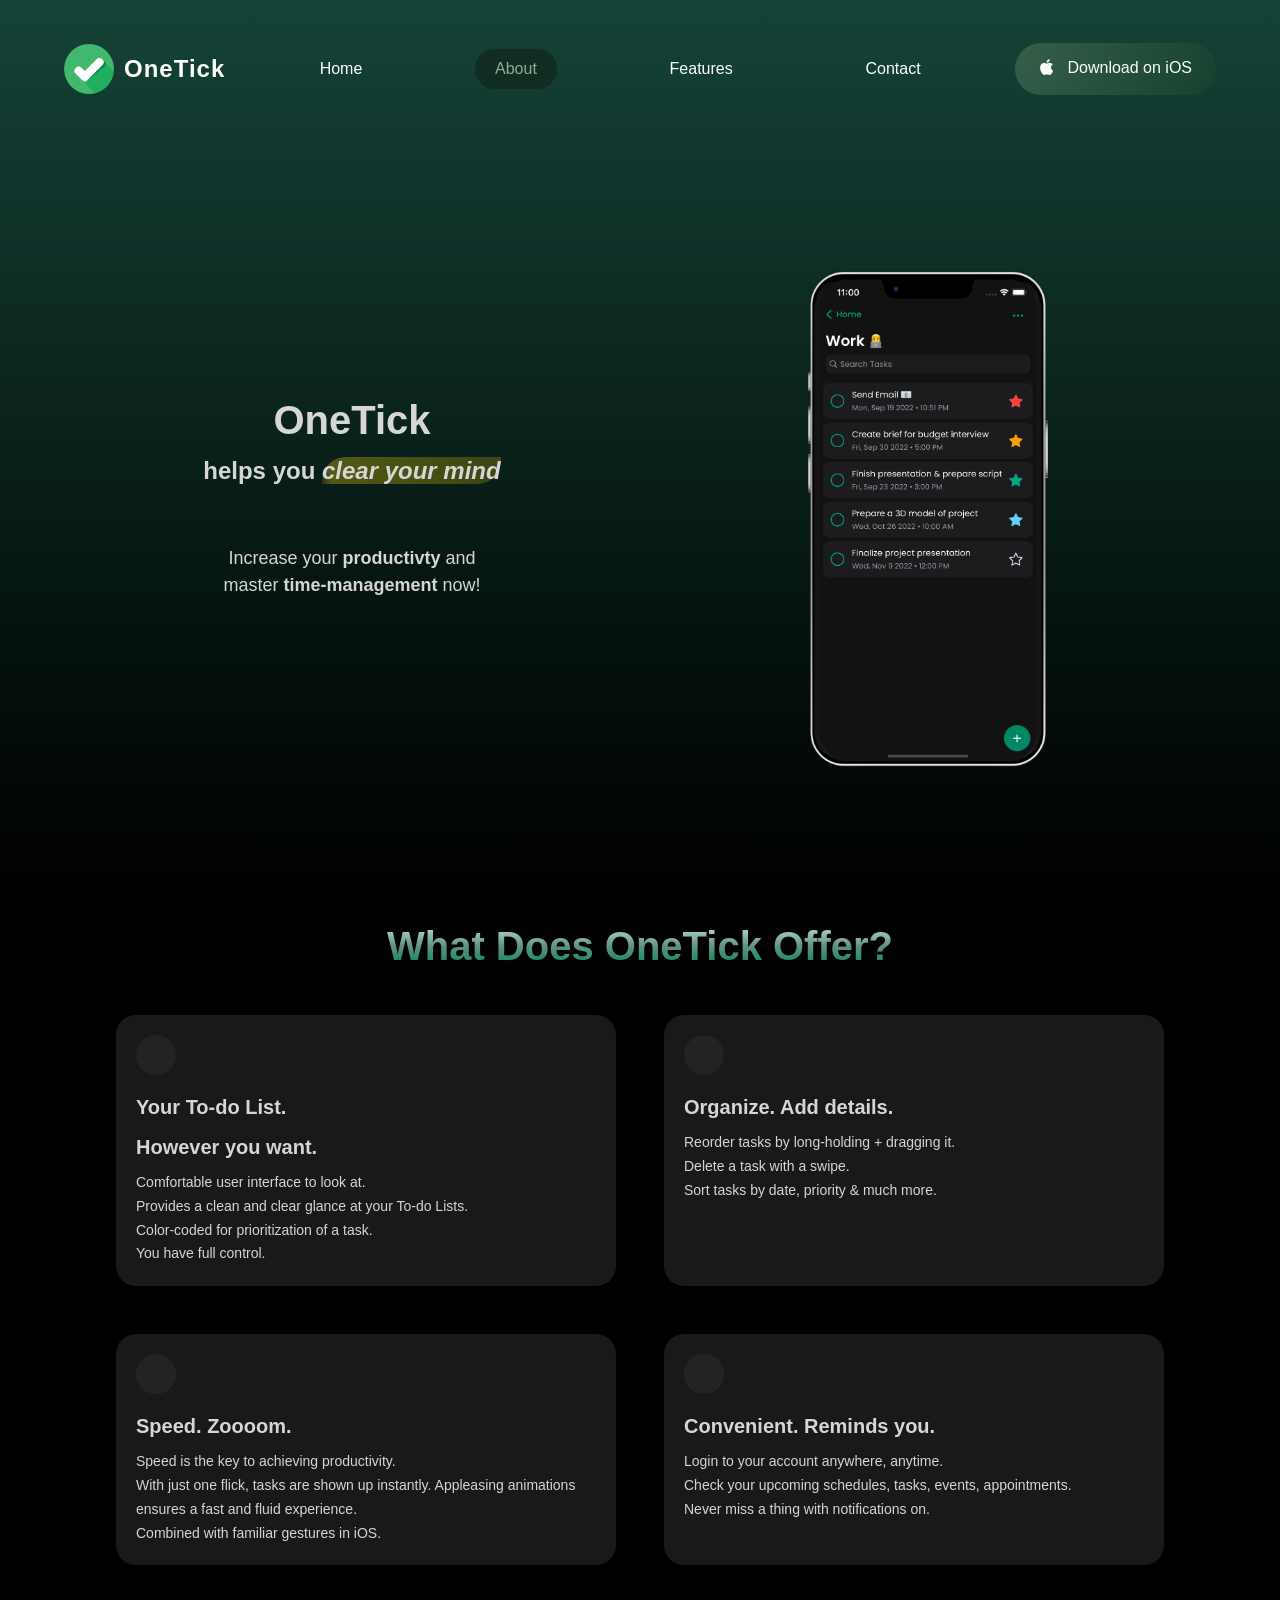
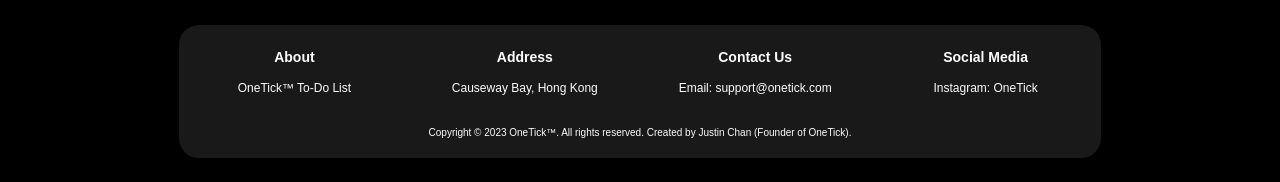
==== about.html @ d0ab64a8 "Add files via upload" ====
<!DOCTYPE html>
<html>
  <head>
    <meta charset="utf-8">
    <meta name="viewport" content="width=device-width, initial-scale-1, maximum-scale=5">
    <link href = "style.css" rel="stylesheet" type="text/css"/>
    <link rel="icon" href="img/tickicon180.png" />
    <link rel="stylesheet" href="https://cdnjs.cloudflare.com/ajax/libs/font-awesome/4.7.0/css/font-awesome.min.css">
    <link rel='stylesheet' href='https://cdn-uicons.flaticon.com/2.4.0/uicons-brands/css/uicons-brands.css'>
    <link rel='stylesheet' href='https://cdn-uicons.flaticon.com/2.4.0/uicons-solid-rounded/css/uicons-solid-rounded.css'>
    <link href="img/css/uicons-brands.css" rel="stylesheet">
    <title>OneTick | The All-In-One To-Do List</title>
  </head>

  <body>
    <!-- Side Menu -->
    <div class="mobile-navigation" id="mobile-navigation">
      <div class="mobile-navigation--header">
        <div class="close-button" onclick="toggleMobileNavigation()">
          <button>
            <i class="fi fi-sr-cross-small"></i>
          </button>
        </div>
      </div>
      <!-- Side Menu List-->
      <a href="index.html" class="mobile-navigation--item">Home</a>
      <a onclick="toggleMobileNavigation()" class="mobile-navigation--item mobile-navigation--item__active">About</a>
      <a href="features.html" class="mobile-navigation--item">Features</a> 
      <a href="" class="mobile-navigation--item">Contact</a>
    </div>

      <!-- Top Tab Navigation-->
    <div id="container">
      <header>
        <div class="left-box">
          <div class="menu-button" onclick="toggleMobileNavigation()">
            <button>
              <i class="fi fi-sr-bars-staggered"></i>
            </button>
          </div>
          <img src="img/tickicon180.png" alt="" class="logo" onclick="reloadPage()"/>
          <a>
            <h3 class="sitename--h3" onclick="reloadPage()">OneTick
            </h3>
          </a>
        </div>

        <nav class="navigation">
          <a href="index.html" class="navigation--item">Home</a>
          <a class="navigation--item navigation--item__active">About</a>
          <a href="features.html" class="navigation--item">Features</a> 
          <a href="" class="navigation--item">Contact</a>
        </nav>
        <div class="right-box">
          <button class="download-button">
            <i class="fi fi-brands-apple"></i> Download on iOS
          </button>
        </div>
      </header>

      <main>
        <div class="main--content">
          <div class="center--content">
            <h1 class="headline">OneTick</h1>
            <p class="description---about">
              helps you <span class="italic">clear your mind</span><p>
            <p class="description">Increase your <span class="bold">productivty</span> and <br>master <span class="bold">time-management</span> now!
            </p>
            <br>
          </div>
        </div>

        <div class="main--img">
          <img src="img/ListUI mockup.png" alt="" class="mainimg--custom">
        </div>
      </main>
      <h1 class="headline" style="text-align: center;"><span class="color-effect">What Does OneTick Offer?</span></h1>
      <br>
      <br>
      <div class="grid">
        <div class="card">
          <div class="icon">
            <i class="fi fi-rr-following"></i>
          </div>
          <h4>Your To-do List.<br>However you want.</h4>
          <p>
            Comfortable user interface to look at. <br>Provides a clean and clear glance at your To-do Lists. <br>Color-coded for prioritization of a task. <br>You have <em>full</em> control.
          </p>
        </div>
        <div class="card">
          <div class="icon">
            <i class="fi fi-rr-rectangle-list"></i>
          </div>
          <h4>Organize. Add details.</h4>
          <p>
            Reorder tasks by long-holding + dragging it.<br>Delete a task with a swipe.<br>Sort tasks by date, priority & much more.
          </p>
        </div>
        <div class="card">
          <div class="icon">
            <i class="fi fi-rr-bolt"></i>
          </div>
          <h4>Speed. Zoooom.</h4>
          <p>
            Speed is the key to achieving productivity. <br>With just one flick, tasks are shown up instantly. Appleasing animations ensures a fast and fluid experience. <br>Combined with familiar gestures in iOS.
          </p>
        </div>
        <div class="card">
          <div class="icon">
            <i class="fi fi-rr-bell"></i>
          </div>
          <h4>Convenient. Reminds you.</h4>
          <p>
            Login to your account anywhere, anytime. <br>Check your upcoming schedules, tasks, events, appointments.<br><em>Never miss a thing</em> with notifications on. 
          </p>
        </div>
      </div>
        
      <!-- About, Address and Contact Us (footer) a-->
      <footer>
        <div class="socials-credits">
          <div class="socials">
            <div>
              <p class="socials--item">About</p>
              <p class="socials--subitem">OneTick™ To-Do List</p>
            </div>
            <div>
              <p class="socials--item">Address</p>
              <p class="socials--subitem">Causeway Bay, Hong Kong</p>
            </div>
            <div>
              <p class="socials--item">Contact Us</p>
              <p class="socials--subitem">Email: support@onetick.com</p>
            </div>
            <div>
              <p class="socials--item">Social Media</p>
              <p class="socials--subitem">Instagram: OneTick</p>
            </div>
          </div>
          <div class="credits">
            <p>Copyright © 2023 OneTick™. All rights reserved. Created by Justin Chan (Founder of OneTick).</p>
          </div>
        </div>
      </footer>
    </div>

    <!-- mobile navigation side tab a-->
    <script>
      function toggleMobileNavigation() {
        var element = document.getElementById("mobile-navigation");

        if (element.classList.contains("mobile-navigation__open")) {
          element.classList.remove("mobile-navigation__open");
        } else {
          element.classList.add("mobile-navigation__open");
        }
      }
    </script>

    <script>
      function goBackHome() {
        location.replace("index.html");
      }
    </script>
  
  </body>
</html>
---- style.css ----
* {
  box-sizing: border-box;
  font: inherit;
  color: inherit;
  scroll-padding-top: 3em;
}

/* Color Palatte */
style attribute {
    --primary: #fcfefb;
    --secondary: #080807;
    --primbuttn: #355f49;
    --secbuttn: #000000;
    --accent: #164130;
}

html {
  scroll-behavior: smooth;
}

html, body {
  height: 100%;
  width: 100%;
}

::selection {
  background: rgba(97,189,141,0.3);
}

body {
  font-family: "Inter", sans-serif;
  margin: 0;
  background: linear-gradient(180deg, #154337 0%, #061612 65%, #000000 100%);
  background-color: #000000;
  background-repeat: no-repeat;
  padding: env(safe-area-inset-top), env(safe-area-inset-right), env(safe-area-inset-bottom), env(safe-area-inset-left);
  color: #fcfefb;
}

/* Logo - Onetick */
.logo {
  width: 50px;
  height: 50px;
  transform: rotate(0);
}

.logo:hover {
  transform: rotate(360deg);
  transition: all ease-in-out 0.4s;
  cursor: pointer;
}

/* Sitename */
.sitename--h3:hover {
  cursor: pointer;
  color: #1faf5f;
}

.sitename--h3 {
  color: #fcfefb;
  font-size: 24px;
  font-weight: 700;
  letter-spacing: +1px;
  margin-left: 10px;
  padding: 0;
  flex-grow: 1;
  -moz-transition: all 0.2s ease-in;
  -o-transition: all 0.2s ease-in;
  -webkit-transition: all 0.2s ease-in;
  transition: all 0.2s ease-in;
}

p {
  max-width: 600;
}

/* Container that contains everything */
#container {
  max-width: 1200px;
  padding: 24px;
  margin: 0 auto;
}

/* Navigation header */
.left-box {
  display: flex;
  justify-content: left;
  align-items: center;
}

header {
  display: flex;
  justify-content: space-between;
  align-items: center;
  height: 10vh;
}

/* Navigation */
.navigation {
  flex-grow: 1.5;
  margin-left: 40px;
  display: flex;
  flex-direction: row;
  justify-content: space-around;
  max-width: 800px;
}

.navigation--item {
  text-decoration: none;
  color: #fcfefb;
  padding: 0.7em 1.25em;
  border-radius: 999px;
  margin-left: 24px;
  transition: transform ease 0.2s;
}

.navigation--item:hover {
  background-color: #3e4742;
}

.navigation--item:first-child {
  margin-left: 0;
}

.navigation--item__active {
  background-color: #112d21;
  color: #87b09b;
}

.navigation--button {
  color: #fcfefb;
  border: none;
  background: linear-gradient(120deg, #355f49, #164130);
  padding: 1em 1.5em;
  margin-left: 20px;
  border-radius: 999px;
  transition: transform ease 0.2s, box-shadow ease 0.2s;
  display: block;
}

.navigation--button:hover {
  transform: translate(0, -3px);
  box-shadow: 0 20px 80px -10px #355f49;
}

.navigation--button:active {
  transform: translate(0em, 0.2em);
  filter: brightness(60%);
}

.navigation--button:active:before {
  transform: translate3d(0, 0, -0.2em);
}

a {
  cursor: pointer;
  transition: transform ease 0.2s;
}

a:active {
  transform: translate(0em, 0.2em);
  filter: brightness(60%);
}

a:active:before {
  transform: translate3d(0, 0, -0.2em);
}

/* Main content */
main {
  display: flex;
  margin-top: 5vh;
  margin-bottom: 5vh;
  height: 80vh;
}

.learn-more {
  margin-bottom: 60px;
}

button {
  transition: transform ease 0.2s;
  font-size: 16px;
}

button:active {
  transform: translate(0em, 0.2em);
  filter: brightness(60%);
}

button:active:before {
  transform: translate3d(0, 0, -0.2em);
}

.onetick-title {
  font-size: 100px;
  font-weight: bolder;
  margin: 0;
  padding: 0;
  text-align: center;
  margin-bottom: 40px;
}

.headline {
  color: #d6d6d6;
  font-size: 40px;
  font-weight: bold;
  margin: 0;
  padding: 0;
  text-align: center;
  margin-bottom: 10px;
}

.color-effect {
    background: linear-gradient(180deg, #BDE3D5, #619381, #008763);
    -webkit-background-clip: text;
    -webkit-text-fill-color: transparent;
}

.color-effect-2 {
    background: linear-gradient(120deg, #9cc599, #3a6238);
    -webkit-background-clip: text;
    -webkit-text-fill-color: transparent;
}

.description {
  color: #d6d6d6;
  margin: 0;
  padding: 0;
  line-height: 150%;
  margin-top: 24px;
  margin-bottom: 24px;
  text-align: center;
  font-size: 18px;
}

.description---about {
  color: #d6d6d6;
  margin: 0;
  padding: 0;
  line-height: 150%;
  text-align: center;
  font-weight: 600;
  font-size: 24px;
}

.italic {
  font-style: italic;
  border-radius: 1em 0 1em 0;
  background-image: linear-gradient(
    -100deg,
    rgba(255, 224, 0, 0.2),
    rgba(255, 224, 0, 0.3) 95%,
    rgba(255, 224, 0, 0.1)
  );
}

.bold {
  font-weight: bold;
}



@-webkit-keyframes shine {
  from {
    -webkit-mask-position: 150%;
  }
  
  to {
    -webkit-mask-position: -50%;
  }
}

i {
  vertical-align: middle;
}

.learnmore-button {
  padding: 1em 1.5em;
  border: none;
  border-radius: 999px;
  background: linear-gradient(120deg, #355f49, #164130);
  transition: transform ease 0.2s, box-shadow ease 0.2s;
  display: block;
  margin: auto;
  justify-content: center;
  align-items: center;
}

.learnmore-button:hover {
  transform: translate(0, -3px);
  box-shadow: 0 20px 80px -10px #355f49;
}

.learnmore-button:active {
  transform: translate(0em, 0.2em);
  filter: brightness(60%);
}

.learnmore-button:active:before {
  transform: translate(0em, -0.2em);
}

.learnmore-button i {
  margin-left: 0.5em;
}

.download-button {
  padding: 1em 1.5em;
  border: none;
  border-radius: 999px;
  background: linear-gradient(120deg, #355f49, #164130);
  transition: transform ease 0.2s, box-shadow ease 0.2s;
  margin: auto;
  margin-left: 40px;
}

.download-button:hover {
  transform: translate(0, -3px);
  box-shadow: 0 20px 80px -10px #355f49;
}

.download-button:active {
  transform: translate(0em, 0.2em);
  filter: brightness(60%);
}

.download-button:active:before {
  transform: translate(0em, -0.2em);
}

.download-button i {
  margin-right: 0.5em;
}

.main--content {
  flex: 1;
  display: flex;
  flex-direction: column;
}

@keyframes fade-in {
  from {
    opacity: 0;
    transform: translateY(1em);
  }
  
  to {
    opacity: 1;
    transform: translateY(0);
  }
}

.title--content {
  align-items: center;
  margin-bottom: 10px;
  animation: fade-in ease-in-out;
  animation-duration: 1.5s;
}

.center--content {
  display: flex;
  flex-direction: column;
  margin: auto;
  animation: fade-in ease-in-out;
  animation-duration: 1.5s;
}

.arrow-down {
  margin-top: 20px;
  margin-bottom: 20px;
  height: 100px;
}

.arrowdown-button {
  margin: auto;
  align-items: center;
  display: flex;
  width: 120px;
  height: 100px;
  justify-content: center;
  background: none;
  padding: 0;
  border: none;
}

a:link { 
  text-decoration: none; 
} 
a:visited { 
  text-decoration: none; 
} 
a:hover { 
  text-decoration: none; 
} 
a:active { 
  text-decoration: none; 
}


.main--img {
  flex: 1;
  display: flex;
  margin: auto;
  justify-content: center;
  animation: fade-in ease-in-out;
  animation-duration: 1.5s;
}

.main--img img {
  max-width: 100%;
  max-height: 500px;
  object-fit: cover;
  transition: all .3s ease;
}

.main--img img:hover {
  transform: scale(1.2);
}

.categories {
  flex: 1;
  display: flex;
  flex-direction: row;
  margin: auto;
  align-items: center;
  justify-content: center;
  gap: 45px;
  margin-bottom: 60px;
  max-width: 800px;
  animation: fade-in ease-in-out;
  animation-timeline: view();
  animation-range: entry 0% cover 30%;
}

.categories1-imgbox {
  width: fit-content;
  background: #1C1C1E;
  transition: all .3s ease;
  border-radius: 20px;
}

.categories2-imgbox {
  width: fit-content;
  background: #121212;
  transition: all .3s ease;
  border-radius: 20px;
  padding-top: 10px;
  padding-bottom: 10px;
}

.categories img {
  max-width: 100%;
  object-fit: contain;
}

.categories-img1 {
  max-height: 25vh;
  border-radius: 20px;
}

.categories-img2 {
  max-height: 40vh;
  border-radius: 20px;
}

.categories1-imgbox:hover {
  transform: scale(1.06);
}

.categories2-imgbox:hover {
  transform: scale(1.06);
}

.text1 {
  display: none;
}

.text2 {
  display: flex;
}

.categories-text {
  flex: 1;
  display: flex;
  flex-direction: column;
  margin: auto;
  justify-content: left;
}

.categories .headline {
  text-align: left;
}

.categories .subtitle {
  line-height: 1.7;
}

/* Card Layout */
.grid-home {
  display: grid;
  grid-row-gap: 3em;
  grid-gap: 3em;
  position: relative;
  justify-content: center;
  margin-bottom: 60px;
}

.grid {
  display: grid;
  grid-template-columns: repeat(2, 500px);
  grid-row-gap: 3em;
  grid-gap: 3em;
  position: relative;
  justify-content: center;
  margin-bottom: 60px;
}

@keyframes appear {
  from {
    opacity: 0;
    scale: 0.5;
  } 
  to {
    opacity: 1;
    scale: 1;
  }
}

.card {
  background-color: rgba(25, 25, 25, 1);
  padding: 20px 20px 20px 20px;
  border-radius: 20px;
  position: relative;
  cursor: pointer;
  transition: box-shadow .25s;
  max-width: 500px;
  animation: appear linear;
  animation-timeline: view();
  animation-range: entry 0% cover 30%;
}

.card::before {
  content: '';
  position: absolute;
  inset: 0;
  border-radius: 20px;
}

.card:hover {
  box-shadow: 0 20px 80px 0px rgb(53,95,73,40%) ;
}

.icon {
  text-align: center;
  position: relative;
  padding-top: 12px;
}

.icon {
  position: absolute;
  border-radius: 50%;
  background-color: rgba(35,35,35,1);
}

.grid-home .icon {
  position: relative;
  display: block;
  width: 60px;
  height: 60px;
  color: #d6d6d6;
}

.grid .icon {
  position: relative;
  display: block;
  width: 40px;
  height: 40px;
  color: #d6d6d6;
}

.user-icon {
  width: 50px;
  height: 50px;
}

.grid-home .card-heading {
  display: flex;
  gap: 20px;
  align-items: center;
  margin-bottom: 20px;
}

.grid-home .card-textheader {
  display: flex;
  flex-direction: column;
  vertical-align: center;
}  

.grid-home h4 {
  position: relative;
  margin: 5px 0 10px 0;
  font-family: inherit;
  font-weight: 700;
  font-size: 16px;
  line-height: 1;
  color: #d6d6d6;
}

.grid h4 {
  position: relative;
  margin: 12px 0 4px 0;
  font-family: inherit;
  font-weight: 700;
  font-size: 20px;
  line-height: 2;
  color: #d6d6d6;
}

.grid-home h5 {
  margin: 0 0 5px 0;
  position: relative;
  font-size: 13px;
  line-height: 1.2;
  color: #969696;
}

.grid-home p {
  position: relative;
  margin: 0;
  font-size: 14px;
  line-height: 1.7;
  color: #d6d6d6;
}

.grid p {
  position: relative;
  margin: 0;
  font-size: 14px;
  line-height: 1.7;
  color: #d6d6d6;
}

.subtitle-home h3 {
  position: relative;
  margin: 0;
  font-size: 28px;
  line-height: 1.4;
  font-weight: bold;
  color: #d6d6d6;
  animation: fade-in ease-in-out;
  animation-duration: 1.5s;
  animation-timeline: view();
  animation-range: entry 0% cover 20%;
}

.subtitle-home-2 h3 {
  display: block;
  position: relative;
  margin: 0;
  font-size: 28px;
  line-height: 1.4;
  font-weight: bold;
  color: #d6d6d6;
  animation: fade-in ease-in-out;
  animation-duration: 1.5s;
  animation-timeline: view();
  animation-range: entry 0% cover 20%;
  text-align: center;
}
.subtitle-home-1 h3 {
  display: none; 
}

.grid-item {
  display: flex;
  flex-direction: row;
  align-items: center;
  justify-content: center;
  margin: auto;
  max-width: 900px;
  gap: 80px;
}

/* Footer */
.socials-credits {
  background-color: rgba(25, 25, 25, 1);
  border-radius: 20px;
  padding-top: 10px;
  padding-bottom: 10px;
  margin-left: 10%;
  margin-right: 10%;
  animation: fade-in ease-in-out;
  animation-duration: 1.5s;
  animation-timeline: view();
  animation-range: entry 0% cover 20%;
}

.socials {
  display: grid;
  grid-template-columns: repeat(4, 25%);
  grid-gap: 0;
  position: relative;
  justify-content: center;
}

.socials--item {
  font-weight: 700;
  font-size: 14px;
}

.socials--subitem {
  margin: 0;
  line-height: 150%;
  font-weight: 400;
  font-size: 12px;
}

.socials p {
  text-align: center;
}

.credits p {
  text-align: center;
  font-size: 10px;
  margin-top: 30px;
  margin-left: 20px;
  margin-right: 20px;
}

/* Mobile navigation */
.menu-button {
  display: none;
}

.menu-button button {
  border: none;
  background-color: transparent;
  font-size: 22px;
}

.close-button button {
  border: none;
  background-color: transparent;
  font-size: 22px;
  margin-top: 20px;
  margin-bottom: 40px;
}

.mobile-navigation--item {
  text-decoration: none;
  font-size: 24px;
  color: #fcfefb;
  display: block;
  margin-bottom: 24px;
  padding-left: 0px;
  border-left: 3px solid transparent;
  transition: all 0.4s ease;
}

.mobile-navigation--item:hover {
  padding-left: 10px;
  border-left: 3px solid #164130;
}

.mobile-navigation--item__active {
  color: #87b09b;
}

.mobile-navigation {
  position: fixed;
  width: 60%;
  height: 100vh;
  background: rgba(30,30,30,1);
  padding: 24px;
  display: none;
  transform: translateX(-100%);
  transition: transform 200ms ease-in-out;
}

.mobile-navigation__open {
  transform: translateX(0)
}

.mobile-navigation--header {
  display: flex;
  align-items: center;
  justify-content: space-between;
}

@media only screen and (max-width: 1100px) {
  .grid {
    grid-template-columns: repeat(2, 400px);
  }
}

@media only screen and (max-width: 900px) {
  .grid {
    grid-template-columns: repeat(2, 320px);
  }
  
  .socials {
    grid-template-columns: repeat(2, 50%);
  }
}


@media only screen and (max-width: 917px) {
  main {
    display: block;
    height: auto;
    margin-bottom: 10vh;
  }

  header .logo {
    display: none;
  }

  header {
    display: flex;
    justify-content: space-evenly;
    align-items: center;
  }

  .navigation {
    display: none;
  }

  .navigation--button {
    display: none;
  }

  .mobile-navigation {
    display: block;
    z-index: 1;
  }

  .menu-button {
    display: block;
  }

  .main--img {
    display: flex;
    margin: auto;
    justify-content: center;
  }
  
  .main--img img {
    max-width: 70%;
    max-height: 900px;
    height: auto;
  }

  .main--img img:hover {
    transform: none;
  }

  .main--content {
    display: block;
    justify-content: center;
    margin-bottom: 40px;
    margin-left: 0;
  }
  
  .planning-button {
    display: block;
    margin: auto;
  }

  .download-button {
    display: block;
    float: right;
  }

  .arrow-down {
    display: none;
  }

  .categories {
    flex: 1;
    display: flex;
    flex-direction: column;
    margin: auto;
    justify-content: center;
    animation: fade-in ease-in-out;
    animation-duration: 1.5s;
    gap: 25px;
    margin-bottom: 60px;
  }

  .categories-text .headline {
    text-align: center;
  }

  .categories-text .subtitle {
    text-align: center;
  }

  .text1 {
    display: flex;
  }

  .text2 {
    display: none;
  }
  
  .grid-item {
    display: flex;
    flex-direction: column;
    align-items: center;
    justify-content: center;
    margin: auto;
    max-width: 600px;
    gap: 25px;
    margin-top: 30px;
  }
  
  .subtitle-home h3 {
    text-align: center;
  }
  
  .subtitle-home-1 h3 {
    display: block;
    position: relative;
    margin: 0;
    font-size: 28px;
    line-height: 1.4;
    font-weight: bold;
    color: #d6d6d6;
    animation: fade-in ease-in-out;
    animation-duration: 1.5s;
    animation-timeline: view();
    animation-range: entry 0% cover 40%;
    text-align: center;
  }
  
  .subtitle-home-2 {
    display: none;
  }
}

@media only screen and (max-width: 730px) {
  .grid {
    grid-template-columns: repeat(1, 100%);
  }
  .card {
    justify-content: center;
    align-items: center;
  }
}

@media only screen and (max-width: 600px) {
  .socials {
    grid-template-columns: repeat(1, 100%);
  }
  .grid-item {
    max-width: 450px;
  }
}

@media only screen and (max-width: 560px) {
  .grid-item {
    max-width: 350px;
  }
}

@media only screen and (max-width: 430px) {
  /*Shrink whole page when screen is too small*/
  body {
    zoom: 80%;
  }
}

@media only screen and (max-width: 340px) {
  /*Shrink whole page when screen is too small*/
  body {
    zoom: 60%;
  }
}

@media only screen and (max-width: 280px) {
  /*Shrink whole page when screen is too small*/
  body {
    zoom: 40%;
  }
}

@media only screen and (max-width: 200px) {
  /*Shrink whole page when screen is too small*/
  body {
    zoom: 30%;
  }
}
@media only screen and (max-width: 160px) {
  /*Shrink whole page when screen is too small*/
  body {
    zoom: 20%;
  }
}
---- img/css/uicons-brands.css ----
@font-face {
font-family: "uicons-brands";
src: url("../webfonts/uicons-brands.eot#iefix") format("embedded-opentype"),
url("../webfonts/uicons-brands.woff2") format("woff2"),
url("../webfonts/uicons-brands.woff") format("woff");
}

    i[class^="fi-brands-"]:before, i[class*=" fi-brands-"]:before, span[class^="fi-brands-"]:before, span[class*="fi-brands-"]:before {
font-family: uicons-brands !important;
font-style: normal;
font-weight: normal !important;
font-variant: normal;
text-transform: none;
line-height: 1;
-webkit-font-smoothing: antialiased;
-moz-osx-font-smoothing: grayscale;
}

        .fi-brands-3m:before {
    content: "\f101";
    }
        .fi-brands-500px:before {
    content: "\f102";
    }
        .fi-brands-abbot-laboratories:before {
    content: "\f103";
    }
        .fi-brands-accusoft:before {
    content: "\f104";
    }
        .fi-brands-acrobat:before {
    content: "\f105";
    }
        .fi-brands-adobe:before {
    content: "\f106";
    }
        .fi-brands-aecom:before {
    content: "\f107";
    }
        .fi-brands-aero:before {
    content: "\f108";
    }
        .fi-brands-after-effects:before {
    content: "\f109";
    }
        .fi-brands-airbnb:before {
    content: "\f10a";
    }
        .fi-brands-algolia:before {
    content: "\f10b";
    }
        .fi-brands-amd:before {
    content: "\f10c";
    }
        .fi-brands-american-express:before {
    content: "\f10d";
    }
        .fi-brands-android:before {
    content: "\f10e";
    }
        .fi-brands-animate:before {
    content: "\f10f";
    }
        .fi-brands-app-store-ios:before {
    content: "\f110";
    }
        .fi-brands-apple-pay:before {
    content: "\f111";
    }
        .fi-brands-apple:before {
    content: "\f112";
    }
        .fi-brands-artstation:before {
    content: "\f113";
    }
        .fi-brands-astrazeneca:before {
    content: "\f114";
    }
        .fi-brands-asus:before {
    content: "\f115";
    }
        .fi-brands-atandt:before {
    content: "\f116";
    }
        .fi-brands-atlassian:before {
    content: "\f117";
    }
        .fi-brands-atom:before {
    content: "\f118";
    }
        .fi-brands-audition:before {
    content: "\f119";
    }
        .fi-brands-behance:before {
    content: "\f11a";
    }
        .fi-brands-bitcoin:before {
    content: "\f11b";
    }
        .fi-brands-blackberry:before {
    content: "\f11c";
    }
        .fi-brands-blogger:before {
    content: "\f11d";
    }
        .fi-brands-bluetooth:before {
    content: "\f11e";
    }
        .fi-brands-bootstrap:before {
    content: "\f11f";
    }
        .fi-brands-bridgestone:before {
    content: "\f120";
    }
        .fi-brands-burger-king:before {
    content: "\f121";
    }
        .fi-brands-c:before {
    content: "\f122";
    }
        .fi-brands-capture:before {
    content: "\f123";
    }
        .fi-brands-cc-amazon-pay:before {
    content: "\f124";
    }
        .fi-brands-cc-apple-pay:before {
    content: "\f125";
    }
        .fi-brands-cc-diners-club:before {
    content: "\f126";
    }
        .fi-brands-cc-visa:before {
    content: "\f127";
    }
        .fi-brands-centos:before {
    content: "\f128";
    }
        .fi-brands-character:before {
    content: "\f129";
    }
        .fi-brands-chromecast:before {
    content: "\f12a";
    }
        .fi-brands-cloudflare:before {
    content: "\f12b";
    }
        .fi-brands-confluence:before {
    content: "\f12c";
    }
        .fi-brands-creative-commons-by:before {
    content: "\f12d";
    }
        .fi-brands-creative-commons-nc-eu:before {
    content: "\f12e";
    }
        .fi-brands-creative-commons-nc-jp:before {
    content: "\f12f";
    }
        .fi-brands-creative-commons-nc:before {
    content: "\f130";
    }
        .fi-brands-creative-commons-nd:before {
    content: "\f131";
    }
        .fi-brands-creative-commons-pd-alt:before {
    content: "\f132";
    }
        .fi-brands-creative-commons-pd:before {
    content: "\f133";
    }
        .fi-brands-creative-commons-remix:before {
    content: "\f134";
    }
        .fi-brands-creative-commons-sa:before {
    content: "\f135";
    }
        .fi-brands-creative-commons-sampling-plus:before {
    content: "\f136";
    }
        .fi-brands-creative-commons-sampling:before {
    content: "\f137";
    }
        .fi-brands-creative-commons-share:before {
    content: "\f138";
    }
        .fi-brands-creative-commons-zero:before {
    content: "\f139";
    }
        .fi-brands-creative-commons:before {
    content: "\f13a";
    }
        .fi-brands-css3-alt:before {
    content: "\f13b";
    }
        .fi-brands-css3:before {
    content: "\f13c";
    }
        .fi-brands-dailymotion:before {
    content: "\f13d";
    }
        .fi-brands-deezer:before {
    content: "\f13e";
    }
        .fi-brands-delphi:before {
    content: "\f13f";
    }
        .fi-brands-dev:before {
    content: "\f140";
    }
        .fi-brands-devianart:before {
    content: "\f141";
    }
        .fi-brands-digg:before {
    content: "\f142";
    }
        .fi-brands-dimension:before {
    content: "\f143";
    }
        .fi-brands-discord:before {
    content: "\f144";
    }
        .fi-brands-docker:before {
    content: "\f145";
    }
        .fi-brands-dribbble:before {
    content: "\f146";
    }
        .fi-brands-dropbox:before {
    content: "\f147";
    }
        .fi-brands-drupal:before {
    content: "\f148";
    }
        .fi-brands-ebay:before {
    content: "\f149";
    }
        .fi-brands-elementor:before {
    content: "\f14a";
    }
        .fi-brands-ethereum:before {
    content: "\f14b";
    }
        .fi-brands-etsy:before {
    content: "\f14c";
    }
        .fi-brands-evernote:before {
    content: "\f14d";
    }
        .fi-brands-facebook-messenger:before {
    content: "\f14e";
    }
        .fi-brands-facebook:before {
    content: "\f14f";
    }
        .fi-brands-fedex:before {
    content: "\f150";
    }
        .fi-brands-figma:before {
    content: "\f151";
    }
        .fi-brands-firefox-browser:before {
    content: "\f152";
    }
        .fi-brands-firefox:before {
    content: "\f153";
    }
        .fi-brands-flaticon-1:before {
    content: "\f154";
    }
        .fi-brands-flaticon:before {
    content: "\f155";
    }
        .fi-brands-flickr:before {
    content: "\f156";
    }
        .fi-brands-flipboard:before {
    content: "\f157";
    }
        .fi-brands-fonts:before {
    content: "\f158";
    }
        .fi-brands-foursquare:before {
    content: "\f159";
    }
        .fi-brands-freepik-1:before {
    content: "\f15a";
    }
        .fi-brands-freepik:before {
    content: "\f15b";
    }
        .fi-brands-fresco:before {
    content: "\f15c";
    }
        .fi-brands-github:before {
    content: "\f15d";
    }
        .fi-brands-gitlab:before {
    content: "\f15e";
    }
        .fi-brands-goodreads:before {
    content: "\f15f";
    }
        .fi-brands-google:before {
    content: "\f160";
    }
        .fi-brands-haskell:before {
    content: "\f161";
    }
        .fi-brands-hbo:before {
    content: "\f162";
    }
        .fi-brands-hotjar:before {
    content: "\f163";
    }
        .fi-brands-html5:before {
    content: "\f164";
    }
        .fi-brands-huawei:before {
    content: "\f165";
    }
        .fi-brands-hubspot:before {
    content: "\f166";
    }
        .fi-brands-ibm:before {
    content: "\f167";
    }
        .fi-brands-iconfinder:before {
    content: "\f168";
    }
        .fi-brands-illustrator-draw:before {
    content: "\f169";
    }
        .fi-brands-illustrator:before {
    content: "\f16a";
    }
        .fi-brands-imdb:before {
    content: "\f16b";
    }
        .fi-brands-incopy:before {
    content: "\f16c";
    }
        .fi-brands-indesign:before {
    content: "\f16d";
    }
        .fi-brands-instagram:before {
    content: "\f16e";
    }
        .fi-brands-intel:before {
    content: "\f16f";
    }
        .fi-brands-invision:before {
    content: "\f170";
    }
        .fi-brands-itunes:before {
    content: "\f171";
    }
        .fi-brands-janseen:before {
    content: "\f172";
    }
        .fi-brands-java:before {
    content: "\f173";
    }
        .fi-brands-jcb:before {
    content: "\f174";
    }
        .fi-brands-jira:before {
    content: "\f175";
    }
        .fi-brands-johnson-and-johnson:before {
    content: "\f176";
    }
        .fi-brands-joomla:before {
    content: "\f177";
    }
        .fi-brands-js:before {
    content: "\f178";
    }
        .fi-brands-kickstarter:before {
    content: "\f179";
    }
        .fi-brands-line:before {
    content: "\f17a";
    }
        .fi-brands-linkedin:before {
    content: "\f17b";
    }
        .fi-brands-lisp:before {
    content: "\f17c";
    }
        .fi-brands-mailchimp:before {
    content: "\f17d";
    }
        .fi-brands-marriott-international:before {
    content: "\f17e";
    }
        .fi-brands-mcdonalds:before {
    content: "\f17f";
    }
        .fi-brands-media-encoder:before {
    content: "\f180";
    }
        .fi-brands-medium:before {
    content: "\f181";
    }
        .fi-brands-meta:before {
    content: "\f182";
    }
        .fi-brands-microsoft-edge:before {
    content: "\f183";
    }
        .fi-brands-microsoft-explorer:before {
    content: "\f184";
    }
        .fi-brands-microsoft:before {
    content: "\f185";
    }
        .fi-brands-mysql:before {
    content: "\f186";
    }
        .fi-brands-napster:before {
    content: "\f187";
    }
        .fi-brands-nestle:before {
    content: "\f188";
    }
        .fi-brands-netflix:before {
    content: "\f189";
    }
        .fi-brands-node-js:before {
    content: "\f18a";
    }
        .fi-brands-nvidia:before {
    content: "\f18b";
    }
        .fi-brands-oracle:before {
    content: "\f18c";
    }
        .fi-brands-patreon:before {
    content: "\f18d";
    }
        .fi-brands-paypal:before {
    content: "\f18e";
    }
        .fi-brands-pfizer:before {
    content: "\f18f";
    }
        .fi-brands-photoshop-camera:before {
    content: "\f190";
    }
        .fi-brands-photoshop-express:before {
    content: "\f191";
    }
        .fi-brands-photoshop-lightroom-classic:before {
    content: "\f192";
    }
        .fi-brands-photoshop-lightroom:before {
    content: "\f193";
    }
        .fi-brands-photoshop:before {
    content: "\f194";
    }
        .fi-brands-php:before {
    content: "\f195";
    }
        .fi-brands-pinterest:before {
    content: "\f196";
    }
        .fi-brands-postgre:before {
    content: "\f197";
    }
        .fi-brands-premiere-rush:before {
    content: "\f198";
    }
        .fi-brands-premiere:before {
    content: "\f199";
    }
        .fi-brands-product-hunt:before {
    content: "\f19a";
    }
        .fi-brands-python:before {
    content: "\f19b";
    }
        .fi-brands-raspberry-pi:before {
    content: "\f19c";
    }
        .fi-brands-reddit:before {
    content: "\f19d";
    }
        .fi-brands-samsung:before {
    content: "\f19e";
    }
        .fi-brands-sap:before {
    content: "\f19f";
    }
        .fi-brands-sass:before {
    content: "\f1a0";
    }
        .fi-brands-shopify:before {
    content: "\f1a1";
    }
        .fi-brands-siemens:before {
    content: "\f1a2";
    }
        .fi-brands-sketch:before {
    content: "\f1a3";
    }
        .fi-brands-skype:before {
    content: "\f1a4";
    }
        .fi-brands-slack:before {
    content: "\f1a5";
    }
        .fi-brands-slidesgo:before {
    content: "\f1a6";
    }
        .fi-brands-snapchat:before {
    content: "\f1a7";
    }
        .fi-brands-sony:before {
    content: "\f1a8";
    }
        .fi-brands-soundcloud:before {
    content: "\f1a9";
    }
        .fi-brands-spark:before {
    content: "\f1aa";
    }
        .fi-brands-spotify:before {
    content: "\f1ab";
    }
        .fi-brands-starbucks:before {
    content: "\f1ac";
    }
        .fi-brands-stock:before {
    content: "\f1ad";
    }
        .fi-brands-storyset:before {
    content: "\f1ae";
    }
        .fi-brands-stripe:before {
    content: "\f1af";
    }
        .fi-brands-substance-3d-designer:before {
    content: "\f1b0";
    }
        .fi-brands-substance-3d-painter:before {
    content: "\f1b1";
    }
        .fi-brands-substance-3d-sampler:before {
    content: "\f1b2";
    }
        .fi-brands-substance-3d-stager:before {
    content: "\f1b3";
    }
        .fi-brands-swift:before {
    content: "\f1b4";
    }
        .fi-brands-t-mobile:before {
    content: "\f1b5";
    }
        .fi-brands-telegram:before {
    content: "\f1b6";
    }
        .fi-brands-tencent:before {
    content: "\f1b7";
    }
        .fi-brands-the-home-depot:before {
    content: "\f1b8";
    }
        .fi-brands-tik-tok:before {
    content: "\f1b9";
    }
        .fi-brands-trello:before {
    content: "\f1ba";
    }
        .fi-brands-tripadvisor:before {
    content: "\f1bb";
    }
        .fi-brands-tumblr:before {
    content: "\f1bc";
    }
        .fi-brands-twitch:before {
    content: "\f1bd";
    }
        .fi-brands-twitter:before {
    content: "\f1be";
    }
        .fi-brands-typescript:before {
    content: "\f1bf";
    }
        .fi-brands-uber:before {
    content: "\f1c0";
    }
        .fi-brands-ubuntu:before {
    content: "\f1c1";
    }
        .fi-brands-unilever:before {
    content: "\f1c2";
    }
        .fi-brands-unity:before {
    content: "\f1c3";
    }
        .fi-brands-unsplash:before {
    content: "\f1c4";
    }
        .fi-brands-ups:before {
    content: "\f1c5";
    }
        .fi-brands-usaa:before {
    content: "\f1c6";
    }
        .fi-brands-verizon:before {
    content: "\f1c7";
    }
        .fi-brands-videvo:before {
    content: "\f1c8";
    }
        .fi-brands-vimeo:before {
    content: "\f1c9";
    }
        .fi-brands-visa:before {
    content: "\f1ca";
    }
        .fi-brands-visual-basic:before {
    content: "\f1cb";
    }
        .fi-brands-vk:before {
    content: "\f1cc";
    }
        .fi-brands-walmart:before {
    content: "\f1cd";
    }
        .fi-brands-wepik:before {
    content: "\f1ce";
    }
        .fi-brands-whatsapp:before {
    content: "\f1cf";
    }
        .fi-brands-wikipedia:before {
    content: "\f1d0";
    }
        .fi-brands-windows:before {
    content: "\f1d1";
    }
        .fi-brands-wix:before {
    content: "\f1d2";
    }
        .fi-brands-wordpress:before {
    content: "\f1d3";
    }
        .fi-brands-xd:before {
    content: "\f1d4";
    }
        .fi-brands-xing:before {
    content: "\f1d5";
    }
        .fi-brands-yahoo:before {
    content: "\f1d6";
    }
        .fi-brands-yandex:before {
    content: "\f1d7";
    }
        .fi-brands-yelp:before {
    content: "\f1d8";
    }
        .fi-brands-youtube:before {
    content: "\f1d9";
    }
        .fi-brands-zoom:before {
    content: "\f1da";
    }
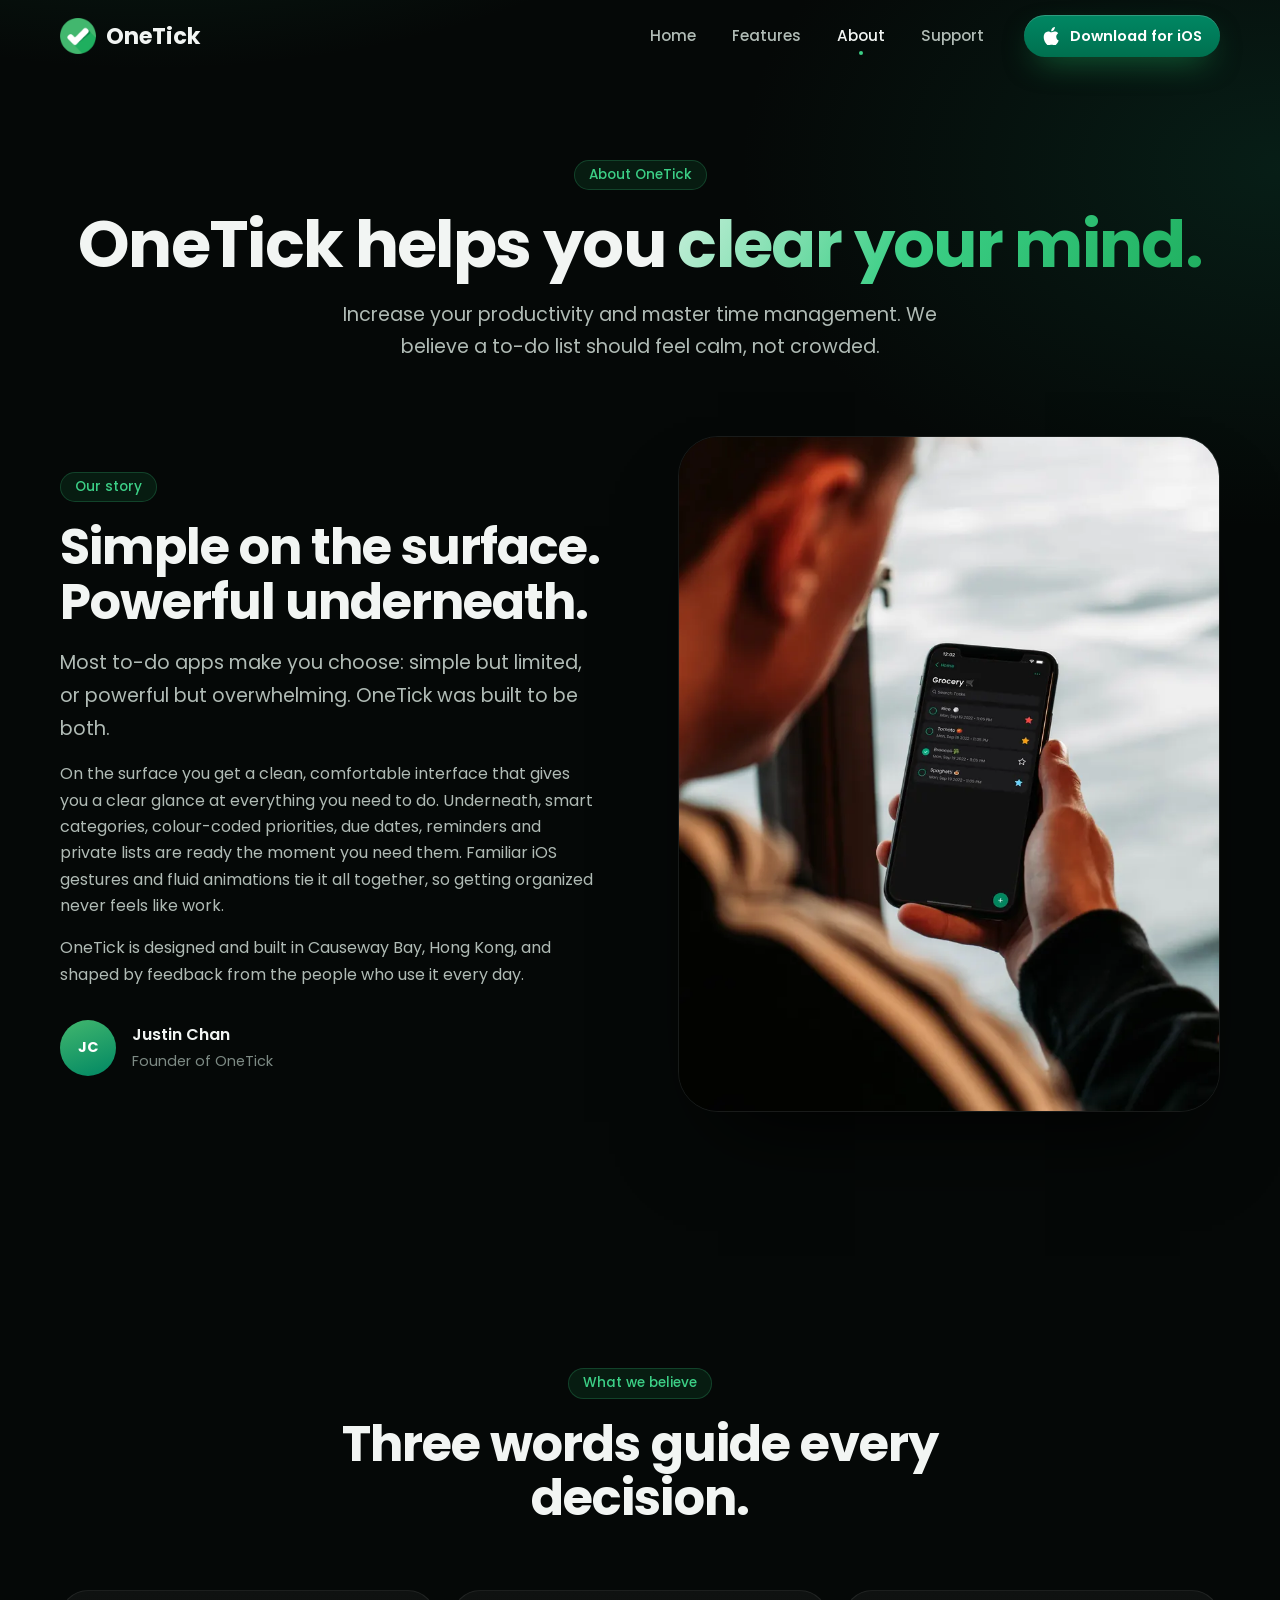
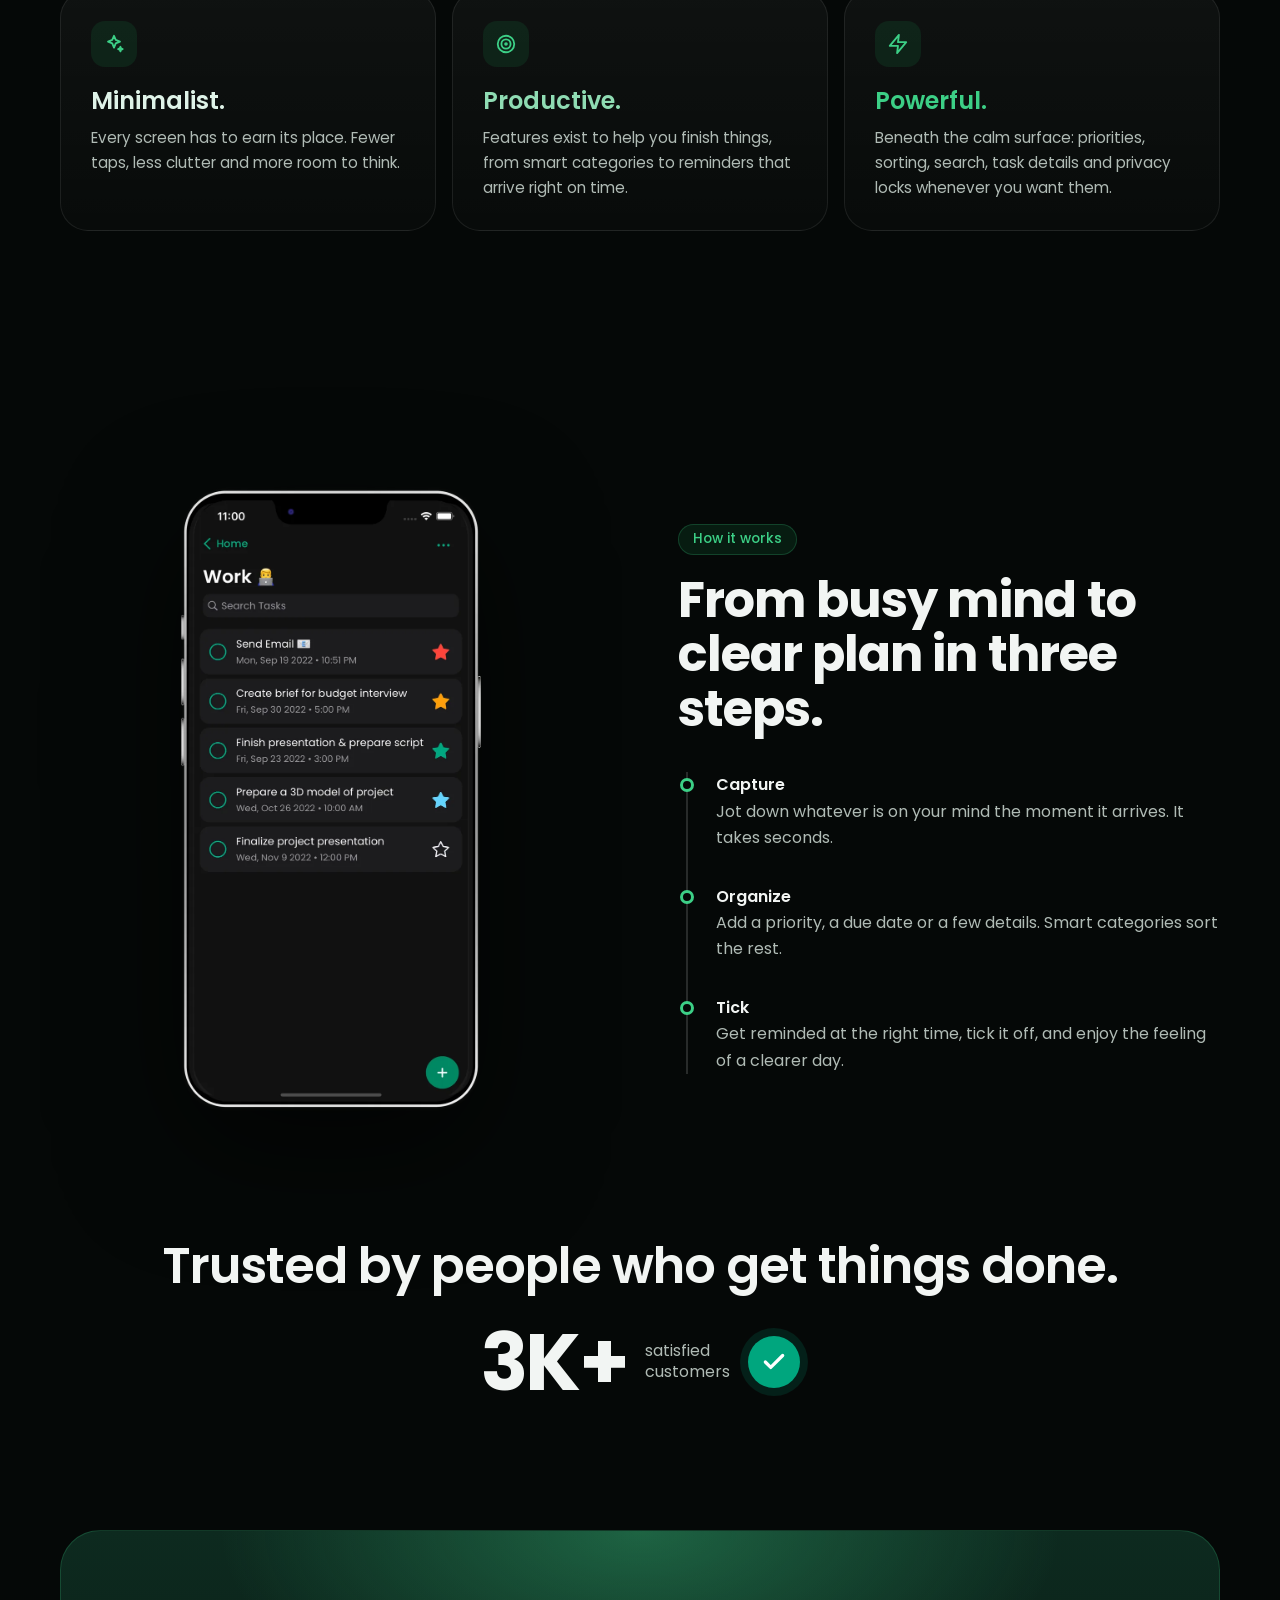
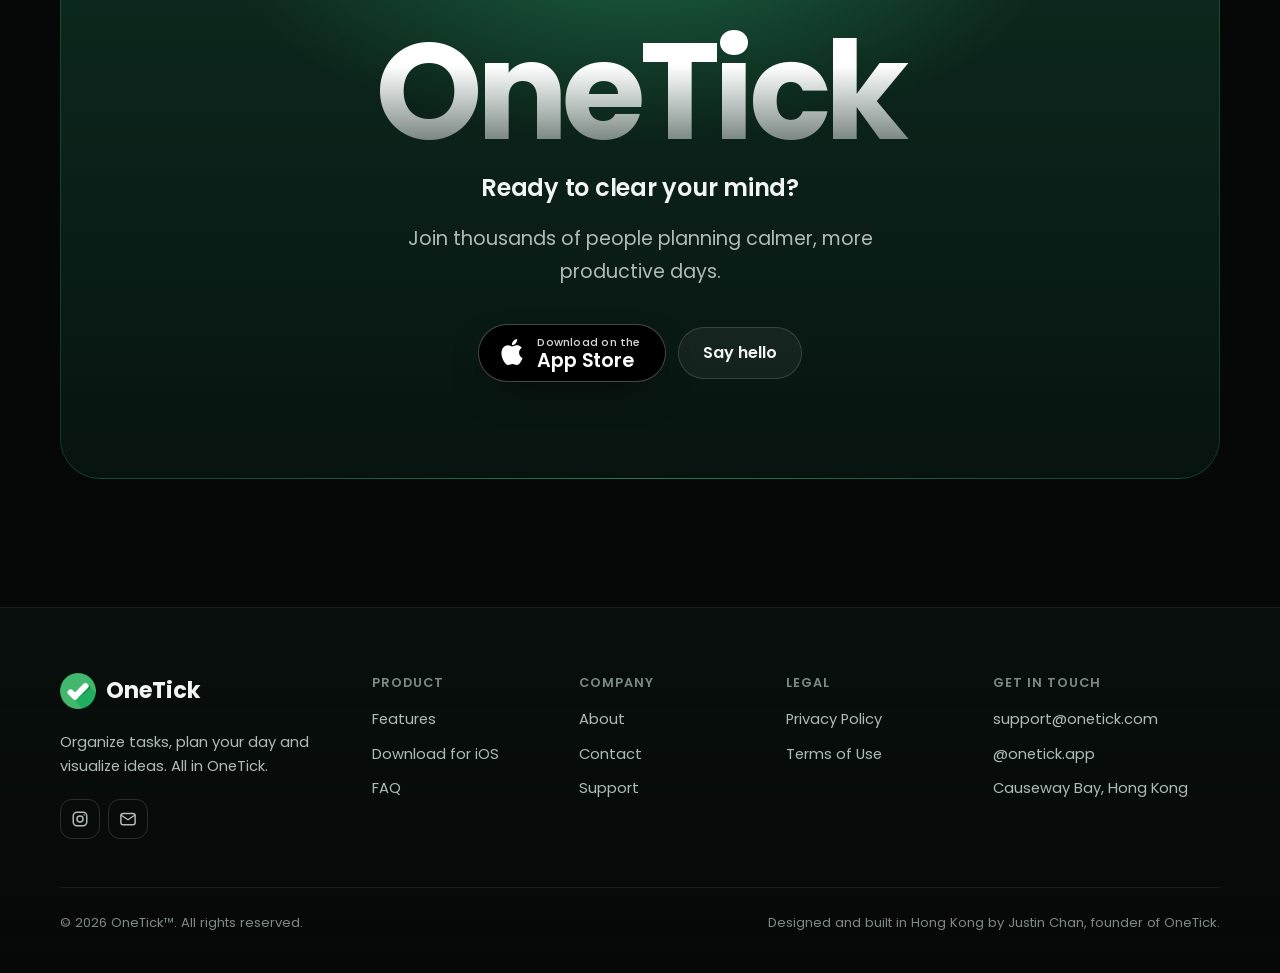
==== commit fee82833: "Rebuild the OneTick website from the Figma design Replace the 2024 site with a complete, responsive " ====
--- a/about.html
+++ b/about.html
@@ -1,167 +1,210 @@
-<!DOCTYPE html>
-<html>
+<!doctype html>
+<html lang="en">
   <head>
     <meta charset="utf-8">
-    <meta name="viewport" content="width=device-width, initial-scale-1, maximum-scale=5">
-    <link href = "style.css" rel="stylesheet" type="text/css"/>
-    <link rel="icon" href="img/tickicon180.png" />
-    <link rel="stylesheet" href="https://cdnjs.cloudflare.com/ajax/libs/font-awesome/4.7.0/css/font-awesome.min.css">
-    <link rel='stylesheet' href='https://cdn-uicons.flaticon.com/2.4.0/uicons-brands/css/uicons-brands.css'>
-    <link rel='stylesheet' href='https://cdn-uicons.flaticon.com/2.4.0/uicons-solid-rounded/css/uicons-solid-rounded.css'>
-    <link href="img/css/uicons-brands.css" rel="stylesheet">
-    <title>OneTick | The All-In-One To-Do List</title>
+    <meta name="viewport" content="width=device-width, initial-scale=1, viewport-fit=cover">
+    <title>About | OneTick</title>
+    <meta name="description" content="OneTick helps you clear your mind. Learn why we built a to-do list that is minimalist, productive and powerful, and the principles behind it.">
+    <meta name="theme-color" content="#050807">
+    <link rel="canonical" href="https://onetick.tk/about.html">
+    <link rel="icon" href="assets/img/favicon-32.png" sizes="32x32" type="image/png">
+    <link rel="icon" href="assets/img/icon-192.png" sizes="192x192" type="image/png">
+    <link rel="apple-touch-icon" href="assets/img/apple-touch-icon.png">
+    <link rel="manifest" href="site.webmanifest">
+
+    <meta property="og:type" content="website">
+    <meta property="og:site_name" content="OneTick">
+    <meta property="og:title" content="About | OneTick">
+    <meta property="og:description" content="OneTick helps you clear your mind. Learn why we built a to-do list that is minimalist, productive and powerful, and the principles behind it.">
+    <meta property="og:url" content="https://onetick.tk/about.html">
+    <meta property="og:image" content="https://onetick.tk/assets/img/og-image.png">
+    <meta property="og:image:width" content="1200">
+    <meta property="og:image:height" content="630">
+    <meta name="twitter:card" content="summary_large_image">
+
+    <link rel="preconnect" href="https://fonts.googleapis.com">
+    <link rel="preconnect" href="https://fonts.gstatic.com" crossorigin>
+    <link rel="stylesheet" href="https://fonts.googleapis.com/css2?family=Poppins:wght@400;500;600;700&display=swap">
+    <link rel="stylesheet" href="assets/css/style.css">
+    <script src="assets/js/main.js" defer></script>
   </head>
-
   <body>
-    <!-- Side Menu -->
-    <div class="mobile-navigation" id="mobile-navigation">
-      <div class="mobile-navigation--header">
-        <div class="close-button" onclick="toggleMobileNavigation()">
-          <button>
-            <i class="fi fi-sr-cross-small"></i>
-          </button>
-        </div>
-      </div>
-      <!-- Side Menu List-->
-      <a href="index.html" class="mobile-navigation--item">Home</a>
-      <a onclick="toggleMobileNavigation()" class="mobile-navigation--item mobile-navigation--item__active">About</a>
-      <a href="features.html" class="mobile-navigation--item">Features</a> 
-      <a href="" class="mobile-navigation--item">Contact</a>
-    </div>
-
-      <!-- Top Tab Navigation-->
-    <div id="container">
-      <header>
-        <div class="left-box">
-          <div class="menu-button" onclick="toggleMobileNavigation()">
-            <button>
-              <i class="fi fi-sr-bars-staggered"></i>
-            </button>
-          </div>
-          <img src="img/tickicon180.png" alt="" class="logo" onclick="reloadPage()"/>
-          <a>
-            <h3 class="sitename--h3" onclick="reloadPage()">OneTick
-            </h3>
+    <a class="skip-link" href="#main">Skip to content</a>
+
+    <header class="site-header" data-header>
+      <div class="container nav">
+        <a class="brand" href="index.html" aria-label="OneTick home">
+          <img src="assets/img/logo-180.png" alt="" width="36" height="36">
+          <span>OneTick</span>
+        </a>
+        <nav class="nav-links" aria-label="Main">
+            <a href="index.html">Home</a>
+            <a href="features.html">Features</a>
+            <a href="about.html" aria-current="page">About</a>
+            <a href="support.html">Support</a>
+        </nav>
+        <a class="btn btn-primary btn-sm nav-cta" href="support.html" data-appstore><svg class="icon" viewBox="0 0 24 24" fill="currentColor" aria-hidden="true"><path d="M12.152 6.896c-.948 0-2.415-1.078-3.96-1.04-2.04.027-3.91 1.183-4.961 3.014-2.117 3.675-.546 9.103 1.519 12.09 1.013 1.454 2.208 3.09 3.792 3.039 1.52-.065 2.09-.987 3.935-.987 1.831 0 2.35.987 3.96.948 1.637-.026 2.676-1.48 3.676-2.948 1.156-1.688 1.636-3.325 1.662-3.415-.039-.013-3.182-1.221-3.22-4.857-.026-3.04 2.48-4.494 2.597-4.559-1.429-2.09-3.623-2.324-4.39-2.376-2-.156-3.675 1.09-4.61 1.09zM15.53 3.83c.843-1.012 1.4-2.427 1.245-3.83-1.207.052-2.662.805-3.532 1.818-.78.896-1.454 2.338-1.273 3.714 1.338.104 2.715-.688 3.559-1.701"/></svg> Download for iOS</a>
+        <button class="nav-toggle" type="button" aria-expanded="false" aria-controls="mobile-menu" aria-label="Open menu">
+          <svg class="icon icon-menu" viewBox="0 0 24 24" fill="none" stroke="currentColor" stroke-width="2" stroke-linecap="round" stroke-linejoin="round" aria-hidden="true"><path d="M4 7h16M4 12h16M4 17h10"/></svg><svg class="icon icon-close" viewBox="0 0 24 24" fill="none" stroke="currentColor" stroke-width="2" stroke-linecap="round" stroke-linejoin="round" aria-hidden="true"><path d="M18 6 6 18M6 6l12 12"/></svg>
+        </button>
+      </div>
+
+      <div class="mobile-menu" id="mobile-menu">
+        <nav aria-label="Mobile">
+            <a href="index.html">Home<svg class="icon" viewBox="0 0 24 24" fill="none" stroke="currentColor" stroke-width="2" stroke-linecap="round" stroke-linejoin="round" aria-hidden="true"><path d="M5 12h14M13 6l6 6-6 6"/></svg></a>
+            <a href="features.html">Features<svg class="icon" viewBox="0 0 24 24" fill="none" stroke="currentColor" stroke-width="2" stroke-linecap="round" stroke-linejoin="round" aria-hidden="true"><path d="M5 12h14M13 6l6 6-6 6"/></svg></a>
+            <a href="about.html" aria-current="page">About<svg class="icon" viewBox="0 0 24 24" fill="none" stroke="currentColor" stroke-width="2" stroke-linecap="round" stroke-linejoin="round" aria-hidden="true"><path d="M5 12h14M13 6l6 6-6 6"/></svg></a>
+            <a href="support.html">Support<svg class="icon" viewBox="0 0 24 24" fill="none" stroke="currentColor" stroke-width="2" stroke-linecap="round" stroke-linejoin="round" aria-hidden="true"><path d="M5 12h14M13 6l6 6-6 6"/></svg></a>
+        </nav>
+        <a class="btn btn-primary" href="support.html" data-appstore><svg class="icon" viewBox="0 0 24 24" fill="currentColor" aria-hidden="true"><path d="M12.152 6.896c-.948 0-2.415-1.078-3.96-1.04-2.04.027-3.91 1.183-4.961 3.014-2.117 3.675-.546 9.103 1.519 12.09 1.013 1.454 2.208 3.09 3.792 3.039 1.52-.065 2.09-.987 3.935-.987 1.831 0 2.35.987 3.96.948 1.637-.026 2.676-1.48 3.676-2.948 1.156-1.688 1.636-3.325 1.662-3.415-.039-.013-3.182-1.221-3.22-4.857-.026-3.04 2.48-4.494 2.597-4.559-1.429-2.09-3.623-2.324-4.39-2.376-2-.156-3.675 1.09-4.61 1.09zM15.53 3.83c.843-1.012 1.4-2.427 1.245-3.83-1.207.052-2.662.805-3.532 1.818-.78.896-1.454 2.338-1.273 3.714 1.338.104 2.715-.688 3.559-1.701"/></svg> Download for iOS</a>
+        <div class="mobile-menu-foot">
+          <a href="mailto:support@onetick.com">support@onetick.com</a>
+          <a href="https://www.instagram.com/onetick.app/" target="_blank" rel="noopener">Instagram @onetick.app</a>
+        </div>
+      </div>
+    </header>
+
+    <main id="main">
+      <section class="page-hero container">
+        <span class="eyebrow plain">About OneTick</span>
+        <h1 class="display">OneTick helps you <span class="gradient-text">clear your mind.</span></h1>
+        <p class="lead">Increase your productivity and master time management. We believe a to-do list should feel calm, not crowded.</p>
+      </section>
+
+      <section class="section" style="padding-top: 0" aria-labelledby="story-title">
+        <div class="container split">
+          <div class="split-copy reveal">
+            <span class="eyebrow plain">Our story</span>
+            <h2 class="h2" id="story-title">Simple on the surface. Powerful underneath.</h2>
+            <p class="lead">Most to-do apps make you choose: simple but limited, or powerful but overwhelming. OneTick was built to be both.</p>
+            <p class="muted" style="margin-top: 16px">On the surface you get a clean, comfortable interface that gives you a clear glance at everything you need to do. Underneath, smart categories, colour-coded priorities, due dates, reminders and private lists are ready the moment you need them. Familiar iOS gestures and fluid animations tie it all together, so getting organized never feels like work.</p>
+            <p class="muted" style="margin-top: 16px">OneTick is designed and built in Causeway Bay, Hong Kong, and shaped by feedback from the people who use it every day.</p>
+            <div class="founder">
+              <span class="initials" aria-hidden="true">JC</span>
+              <div><b>Justin Chan</b><span>Founder of OneTick</span></div>
+            </div>
+          </div>
+          <div class="split-media reveal">
+            <figure class="photo">
+              <img src="assets/img/lifestyle-800.webp" srcset="assets/img/lifestyle-800.webp 800w, assets/img/lifestyle-1400.webp 1400w" sizes="(max-width: 899px) 92vw, 560px" alt="A person holding an iPhone with the OneTick app open" width="800" height="1067" loading="lazy">
+            </figure>
+          </div>
+        </div>
+      </section>
+
+      <section class="section" aria-labelledby="values-title">
+        <div class="container">
+          <div class="section-head center reveal">
+            <span class="eyebrow plain">What we believe</span>
+            <h2 class="h2" id="values-title" style="margin-top: 18px">Three words guide every decision.</h2>
+          </div>
+          <div class="values">
+            <article class="card reveal">
+              <span class="card-icon"><svg class="icon" viewBox="0 0 24 24" fill="none" stroke="currentColor" stroke-width="2" stroke-linecap="round" stroke-linejoin="round" aria-hidden="true"><path d="m12 3 1.9 4.6L18.5 9.5l-4.6 1.9L12 16l-1.9-4.6L5.5 9.5l4.6-1.9z"/><path d="m19 15 .7 1.8 1.8.7-1.8.7L19 20l-.7-1.8-1.8-.7 1.8-.7z"/></svg></span>
+              <h3>Minimalist.</h3>
+              <p>Every screen has to earn its place. Fewer taps, less clutter and more room to think.</p>
+            </article>
+            <article class="card reveal" style="--delay: 0.08s">
+              <span class="card-icon"><svg class="icon" viewBox="0 0 24 24" fill="none" stroke="currentColor" stroke-width="2" stroke-linecap="round" stroke-linejoin="round" aria-hidden="true"><circle cx="12" cy="12" r="9"/><circle cx="12" cy="12" r="5"/><circle cx="12" cy="12" r="1"/></svg></span>
+              <h3>Productive.</h3>
+              <p>Features exist to help you finish things, from smart categories to reminders that arrive right on time.</p>
+            </article>
+            <article class="card reveal" style="--delay: 0.16s">
+              <span class="card-icon"><svg class="icon" viewBox="0 0 24 24" fill="none" stroke="currentColor" stroke-width="2" stroke-linecap="round" stroke-linejoin="round" aria-hidden="true"><path d="M13 2 3 14h9l-1 8 10-12h-9z"/></svg></span>
+              <h3>Powerful.</h3>
+              <p>Beneath the calm surface: priorities, sorting, search, task details and privacy locks whenever you want them.</p>
+            </article>
+          </div>
+        </div>
+      </section>
+
+      <section class="section" aria-labelledby="how-title">
+        <div class="container split split-reverse">
+          <div class="split-copy reveal">
+            <span class="eyebrow plain">How it works</span>
+            <h2 class="h2" id="how-title">From busy mind to clear plan in three steps.</h2>
+            <ol class="timeline" style="margin-top: 36px">
+              <li><b>Capture</b><span>Jot down whatever is on your mind the moment it arrives. It takes seconds.</span></li>
+              <li><b>Organize</b><span>Add a priority, a due date or a few details. Smart categories sort the rest.</span></li>
+              <li><b>Tick</b><span>Get reminded at the right time, tick it off, and enjoy the feeling of a clearer day.</span></li>
+            </ol>
+          </div>
+          <div class="split-media reveal">
+            <img class="screen-solo" src="assets/img/mockup-list.webp" alt="A OneTick list of work tasks with due dates and priority stars" width="720" height="1497" loading="lazy" style="filter: drop-shadow(0 40px 60px rgba(0,0,0,.6))">
+          </div>
+        </div>
+      </section>
+
+      <section class="section stats" style="padding-top: 0">
+        <div class="container reveal">
+          <h2 class="h2">Trusted by people who get things done.</h2>
+          <div class="stat-big">
+            <strong>3K+</strong>
+            <span>satisfied<br>customers</span>
+            <span class="badge"><svg class="icon" viewBox="0 0 24 24" fill="none" stroke="currentColor" stroke-width="2" stroke-linecap="round" stroke-linejoin="round" aria-hidden="true"><path d="M20 6 9 17l-5-5"/></svg></span>
+          </div>
+        </div>
+      </section>
+
+      <section class="container" aria-labelledby="cta-title">
+        <div class="cta-band reveal">
+          <p class="wordmark" aria-hidden="true">OneTick</p>
+          <h2 class="h3" id="cta-title" style="margin-top: 16px">Ready to clear your mind?</h2>
+          <p class="lead">Join thousands of people planning calmer, more productive days.</p>
+          <div class="btn-row"><a class="btn btn-store" href="support.html" data-appstore><svg class="icon" viewBox="0 0 24 24" fill="currentColor" aria-hidden="true"><path d="M12.152 6.896c-.948 0-2.415-1.078-3.96-1.04-2.04.027-3.91 1.183-4.961 3.014-2.117 3.675-.546 9.103 1.519 12.09 1.013 1.454 2.208 3.09 3.792 3.039 1.52-.065 2.09-.987 3.935-.987 1.831 0 2.35.987 3.96.948 1.637-.026 2.676-1.48 3.676-2.948 1.156-1.688 1.636-3.325 1.662-3.415-.039-.013-3.182-1.221-3.22-4.857-.026-3.04 2.48-4.494 2.597-4.559-1.429-2.09-3.623-2.324-4.39-2.376-2-.156-3.675 1.09-4.61 1.09zM15.53 3.83c.843-1.012 1.4-2.427 1.245-3.83-1.207.052-2.662.805-3.532 1.818-.78.896-1.454 2.338-1.273 3.714 1.338.104 2.715-.688 3.559-1.701"/></svg><span><small>Download on the</small><strong>App Store</strong></span></a><a class="btn btn-ghost" href="support.html#contact">Say hello</a></div>
+        </div>
+      </section>
+    </main>
+
+    <footer class="site-footer">
+      <div class="container footer-grid">
+        <div class="footer-brand">
+          <a class="brand" href="index.html" aria-label="OneTick home">
+            <img src="assets/img/logo-180.png" alt="" width="36" height="36">
+            <span>OneTick</span>
           </a>
-        </div>
-
-        <nav class="navigation">
-          <a href="index.html" class="navigation--item">Home</a>
-          <a class="navigation--item navigation--item__active">About</a>
-          <a href="features.html" class="navigation--item">Features</a> 
-          <a href="" class="navigation--item">Contact</a>
-        </nav>
-        <div class="right-box">
-          <button class="download-button">
-            <i class="fi fi-brands-apple"></i> Download on iOS
-          </button>
-        </div>
-      </header>
-
-      <main>
-        <div class="main--content">
-          <div class="center--content">
-            <h1 class="headline">OneTick</h1>
-            <p class="description---about">
-              helps you <span class="italic">clear your mind</span><p>
-            <p class="description">Increase your <span class="bold">productivty</span> and <br>master <span class="bold">time-management</span> now!
-            </p>
-            <br>
-          </div>
-        </div>
-
-        <div class="main--img">
-          <img src="img/ListUI mockup.png" alt="" class="mainimg--custom">
-        </div>
-      </main>
-      <h1 class="headline" style="text-align: center;"><span class="color-effect">What Does OneTick Offer?</span></h1>
-      <br>
-      <br>
-      <div class="grid">
-        <div class="card">
-          <div class="icon">
-            <i class="fi fi-rr-following"></i>
-          </div>
-          <h4>Your To-do List.<br>However you want.</h4>
-          <p>
-            Comfortable user interface to look at. <br>Provides a clean and clear glance at your To-do Lists. <br>Color-coded for prioritization of a task. <br>You have <em>full</em> control.
-          </p>
-        </div>
-        <div class="card">
-          <div class="icon">
-            <i class="fi fi-rr-rectangle-list"></i>
-          </div>
-          <h4>Organize. Add details.</h4>
-          <p>
-            Reorder tasks by long-holding + dragging it.<br>Delete a task with a swipe.<br>Sort tasks by date, priority & much more.
-          </p>
-        </div>
-        <div class="card">
-          <div class="icon">
-            <i class="fi fi-rr-bolt"></i>
-          </div>
-          <h4>Speed. Zoooom.</h4>
-          <p>
-            Speed is the key to achieving productivity. <br>With just one flick, tasks are shown up instantly. Appleasing animations ensures a fast and fluid experience. <br>Combined with familiar gestures in iOS.
-          </p>
-        </div>
-        <div class="card">
-          <div class="icon">
-            <i class="fi fi-rr-bell"></i>
-          </div>
-          <h4>Convenient. Reminds you.</h4>
-          <p>
-            Login to your account anywhere, anytime. <br>Check your upcoming schedules, tasks, events, appointments.<br><em>Never miss a thing</em> with notifications on. 
-          </p>
-        </div>
-      </div>
-        
-      <!-- About, Address and Contact Us (footer) a-->
-      <footer>
-        <div class="socials-credits">
+          <p>Organize tasks, plan your day and visualize ideas. All in OneTick.</p>
           <div class="socials">
-            <div>
-              <p class="socials--item">About</p>
-              <p class="socials--subitem">OneTick™ To-Do List</p>
-            </div>
-            <div>
-              <p class="socials--item">Address</p>
-              <p class="socials--subitem">Causeway Bay, Hong Kong</p>
-            </div>
-            <div>
-              <p class="socials--item">Contact Us</p>
-              <p class="socials--subitem">Email: support@onetick.com</p>
-            </div>
-            <div>
-              <p class="socials--item">Social Media</p>
-              <p class="socials--subitem">Instagram: OneTick</p>
-            </div>
-          </div>
-          <div class="credits">
-            <p>Copyright © 2023 OneTick™. All rights reserved. Created by Justin Chan (Founder of OneTick).</p>
-          </div>
-        </div>
-      </footer>
-    </div>
-
-    <!-- mobile navigation side tab a-->
-    <script>
-      function toggleMobileNavigation() {
-        var element = document.getElementById("mobile-navigation");
-
-        if (element.classList.contains("mobile-navigation__open")) {
-          element.classList.remove("mobile-navigation__open");
-        } else {
-          element.classList.add("mobile-navigation__open");
-        }
-      }
-    </script>
-
-    <script>
-      function goBackHome() {
-        location.replace("index.html");
-      }
-    </script>
-  
+            <a href="https://www.instagram.com/onetick.app/" target="_blank" rel="noopener" aria-label="OneTick on Instagram"><svg class="icon" viewBox="0 0 24 24" fill="none" stroke="currentColor" stroke-width="2" stroke-linecap="round" stroke-linejoin="round" aria-hidden="true"><rect x="3" y="3" width="18" height="18" rx="5"/><circle cx="12" cy="12" r="4"/><path d="M17.5 6.5h.01"/></svg></a>
+            <a href="mailto:support@onetick.com" aria-label="Email OneTick support"><svg class="icon" viewBox="0 0 24 24" fill="none" stroke="currentColor" stroke-width="2" stroke-linecap="round" stroke-linejoin="round" aria-hidden="true"><rect x="2.5" y="4.5" width="19" height="15" rx="3"/><path d="m3 7 9 6 9-6"/></svg></a>
+          </div>
+        </div>
+        <div>
+          <h2>Product</h2>
+          <ul>
+            <li><a href="features.html">Features</a></li>
+            <li><a href="support.html" data-appstore>Download for iOS</a></li>
+            <li><a href="support.html#faq">FAQ</a></li>
+          </ul>
+        </div>
+        <div>
+          <h2>Company</h2>
+          <ul>
+            <li><a href="about.html">About</a></li>
+            <li><a href="support.html#contact">Contact</a></li>
+            <li><a href="support.html">Support</a></li>
+          </ul>
+        </div>
+        <div>
+          <h2>Legal</h2>
+          <ul>
+            <li><a href="privacy.html">Privacy Policy</a></li>
+            <li><a href="terms.html">Terms of Use</a></li>
+          </ul>
+        </div>
+        <div class="footer-contact">
+          <h2>Get in touch</h2>
+          <address>
+            <a href="mailto:support@onetick.com">support@onetick.com</a>
+            <a href="https://www.instagram.com/onetick.app/" target="_blank" rel="noopener">@onetick.app</a>
+            <span>Causeway Bay, Hong Kong</span>
+          </address>
+        </div>
+      </div>
+      <div class="container footer-bottom">
+        <p>© <span data-year>2026</span> OneTick™. All rights reserved.</p>
+        <p>Designed and built in Hong Kong by Justin Chan, founder of OneTick.</p>
+      </div>
+    </footer>
   </body>
 </html>
--- a/assets/css/style.css
+++ b/assets/css/style.css
@@ -0,0 +1,2836 @@
+/* ==========================================================================
+   OneTick website
+   Dark, green-tinted brand look from the OneTick Figma design.
+   ========================================================================== */
+
+:root {
+  color-scheme: dark;
+
+  /* Surfaces */
+  --bg: #050807;
+  --bg-elev: #0a110f;
+  --surface: #0f1714;
+  --surface-2: #16201c;
+  --line: rgba(255, 255, 255, 0.08);
+  --line-strong: rgba(255, 255, 255, 0.14);
+
+  /* The app's own (iOS dark) surfaces, used for the recreated UI */
+  --app-bg: #1c1c1e;
+  --app-card: #2c2c2e;
+  --app-card-2: #3a3a3c;
+
+  /* Text */
+  --text: #f2f5f3;
+  --text-2: #b0bbb5;
+  --text-3: #7d8a84;
+
+  /* Brand */
+  --brand: #1faf5f;
+  --brand-light: #42b76e;
+  --brand-bright: #3ccf86;
+  --brand-deep: #008763;
+  --brand-tint: rgba(31, 175, 95, 0.12);
+
+  /* App priority + category colours */
+  --p-urgent: #ff453a;
+  --p-high: #ff9f0a;
+  --p-medium: #00a67e;
+  --p-low: #40b4d0;
+  --p-none: #8e8e93;
+  --c-today: #4fc3dc;
+  --c-all: #5e5ce6;
+  --c-starred: #ff453a;
+  --c-planned: #ff9f0a;
+
+  /* Shape + rhythm */
+  --radius-sm: 12px;
+  --radius: 18px;
+  --radius-lg: 28px;
+  --radius-xl: 40px;
+  --container: 1160px;
+  --gutter: clamp(16px, 4vw, 32px);
+  --section: clamp(72px, 10vw, 128px);
+  --header-h: 72px;
+
+  --font: "Poppins", system-ui, -apple-system, "Segoe UI", Roboto, sans-serif;
+  --ease: cubic-bezier(0.2, 0.8, 0.2, 1);
+}
+
+/* ---------- Reset ---------- */
+
+*,
+*::before,
+*::after {
+  box-sizing: border-box;
+}
+
+html {
+  -webkit-text-size-adjust: 100%;
+  scroll-padding-top: calc(var(--header-h) + 16px);
+}
+
+/* Added by main.js after load: smooth scrolling set in CSS from the start
+   stops Chrome jumping to a #fragment when arriving from another page. */
+html.smooth {
+  scroll-behavior: smooth;
+}
+
+body {
+  margin: 0;
+  min-height: 100vh;
+  font-family: var(--font);
+  font-size: 1rem;
+  line-height: 1.65;
+  color: var(--text);
+  background-color: var(--bg);
+  background-image:
+    radial-gradient(1100px 650px at 12% -8%, rgba(22, 110, 74, 0.42), transparent 62%),
+    radial-gradient(900px 600px at 100% 4%, rgba(12, 80, 58, 0.3), transparent 60%);
+  background-repeat: no-repeat;
+  -webkit-font-smoothing: antialiased;
+  -moz-osx-font-smoothing: grayscale;
+  overflow-x: clip;
+}
+
+body.menu-open {
+  overflow: hidden;
+}
+
+img,
+svg {
+  display: block;
+  max-width: 100%;
+}
+
+img {
+  height: auto;
+}
+
+h1,
+h2,
+h3,
+h4,
+p,
+ul,
+ol,
+figure,
+blockquote {
+  margin: 0;
+}
+
+ul[role="list"],
+ol[role="list"] {
+  list-style: none;
+  padding: 0;
+}
+
+a {
+  color: inherit;
+  text-decoration: none;
+}
+
+button,
+input,
+select,
+textarea {
+  font: inherit;
+  color: inherit;
+}
+
+button {
+  cursor: pointer;
+  background: none;
+  border: 0;
+  padding: 0;
+}
+
+::selection {
+  background: rgba(60, 207, 134, 0.3);
+}
+
+:focus-visible {
+  outline: 2px solid var(--brand-bright);
+  outline-offset: 3px;
+  border-radius: 6px;
+}
+
+.sr-only {
+  position: absolute;
+  width: 1px;
+  height: 1px;
+  padding: 0;
+  margin: -1px;
+  overflow: hidden;
+  clip: rect(0, 0, 0, 0);
+  white-space: nowrap;
+  border: 0;
+}
+
+.skip-link {
+  position: fixed;
+  top: 12px;
+  left: 12px;
+  z-index: 100;
+  padding: 10px 16px;
+  border-radius: 999px;
+  background: var(--brand-deep);
+  color: #fff;
+  font-weight: 600;
+  transform: translateY(-200%);
+  transition: transform 0.2s var(--ease);
+}
+
+.skip-link:focus {
+  transform: none;
+}
+
+/* ---------- Layout ---------- */
+
+.container {
+  width: min(100% - 2 * var(--gutter), var(--container));
+  margin-inline: auto;
+}
+
+.container-narrow {
+  width: min(100% - 2 * var(--gutter), 760px);
+  margin-inline: auto;
+}
+
+.section {
+  padding-block: var(--section);
+  position: relative;
+}
+
+.section-tight {
+  padding-block: calc(var(--section) * 0.6);
+}
+
+.section-head {
+  max-width: 720px;
+  margin-bottom: clamp(40px, 6vw, 64px);
+}
+
+.section-head.center {
+  margin-inline: auto;
+  text-align: center;
+}
+
+.section-head .lead {
+  margin-top: 16px;
+}
+
+/* ---------- Type ---------- */
+
+.display {
+  font-size: clamp(2.6rem, 6.4vw, 4.75rem);
+  font-weight: 700;
+  line-height: 1.04;
+  letter-spacing: -0.025em;
+}
+
+.h2 {
+  font-size: clamp(2rem, 4.4vw, 3.1rem);
+  font-weight: 700;
+  line-height: 1.1;
+  letter-spacing: -0.02em;
+}
+
+.h3 {
+  font-size: clamp(1.25rem, 2vw, 1.5rem);
+  font-weight: 600;
+  line-height: 1.3;
+  letter-spacing: -0.01em;
+}
+
+.lead {
+  font-size: clamp(1.05rem, 1.6vw, 1.2rem);
+  color: var(--text-2);
+  line-height: 1.7;
+}
+
+.muted {
+  color: var(--text-2);
+}
+
+.accent {
+  color: var(--brand-bright);
+}
+
+.gradient-text {
+  background: linear-gradient(120deg, #c9f0dc 0%, var(--brand-bright) 45%, var(--brand) 100%);
+  -webkit-background-clip: text;
+  background-clip: text;
+  color: transparent;
+}
+
+.eyebrow {
+  display: inline-flex;
+  align-items: center;
+  gap: 8px;
+  padding: 6px 14px 6px 8px;
+  border-radius: 999px;
+  background: var(--brand-tint);
+  border: 1px solid rgba(60, 207, 134, 0.22);
+  color: var(--brand-bright);
+  font-size: 0.85rem;
+  font-weight: 500;
+  line-height: 1.2;
+}
+
+.eyebrow img {
+  width: 20px;
+  height: 20px;
+}
+
+.eyebrow.plain {
+  padding-left: 14px;
+}
+
+.icon {
+  width: 1.25em;
+  height: 1.25em;
+  flex: none;
+}
+
+/* ---------- Buttons ---------- */
+
+.btn {
+  --h: 52px;
+  display: inline-flex;
+  align-items: center;
+  justify-content: center;
+  gap: 10px;
+  min-height: var(--h);
+  padding: 0 24px;
+  border-radius: 999px;
+  font-weight: 600;
+  font-size: 1rem;
+  line-height: 1;
+  white-space: nowrap;
+  transition: transform 0.2s var(--ease), box-shadow 0.2s var(--ease), background-color 0.2s, border-color 0.2s;
+}
+
+.btn:active {
+  transform: translateY(1px) scale(0.98);
+}
+
+.btn-sm {
+  --h: 42px;
+  padding: 0 18px;
+  font-size: 0.92rem;
+}
+
+.btn-primary {
+  color: #fff;
+  background: linear-gradient(180deg, #008763, #00704f);
+  box-shadow: 0 12px 32px -12px rgba(31, 175, 95, 0.7), inset 0 1px 0 rgba(255, 255, 255, 0.18);
+}
+
+.btn-primary:hover {
+  transform: translateY(-2px);
+  box-shadow: 0 20px 44px -14px rgba(31, 175, 95, 0.85), inset 0 1px 0 rgba(255, 255, 255, 0.22);
+}
+
+.btn-ghost {
+  color: var(--text);
+  background: rgba(255, 255, 255, 0.05);
+  border: 1px solid var(--line-strong);
+}
+
+.btn-ghost:hover {
+  background: rgba(255, 255, 255, 0.09);
+  border-color: rgba(255, 255, 255, 0.24);
+}
+
+.btn-store {
+  --h: 58px;
+  gap: 12px;
+  padding: 0 24px 0 20px;
+  color: #fff;
+  background: #000;
+  border: 1px solid rgba(255, 255, 255, 0.28);
+  text-align: left;
+  box-shadow: 0 16px 40px -18px rgba(0, 0, 0, 0.9);
+}
+
+.btn-store:hover {
+  transform: translateY(-2px);
+  border-color: rgba(255, 255, 255, 0.5);
+}
+
+.btn-store .icon {
+  width: 26px;
+  height: 26px;
+  margin-top: -3px;
+}
+
+.btn-store span {
+  display: grid;
+  gap: 3px;
+}
+
+.btn-store small {
+  font-size: 0.7rem;
+  font-weight: 500;
+  letter-spacing: 0.02em;
+  opacity: 0.85;
+}
+
+.btn-store strong {
+  font-size: 1.2rem;
+  font-weight: 600;
+  letter-spacing: -0.01em;
+}
+
+.btn-row {
+  display: flex;
+  flex-wrap: wrap;
+  gap: 12px;
+  align-items: center;
+}
+
+.link-arrow {
+  display: inline-flex;
+  align-items: center;
+  gap: 6px;
+  font-weight: 600;
+  color: var(--brand-bright);
+}
+
+.link-arrow .icon {
+  transition: transform 0.2s var(--ease);
+}
+
+.link-arrow:hover .icon {
+  transform: translateX(4px);
+}
+
+/* ---------- Header ---------- */
+
+.site-header {
+  position: sticky;
+  top: 0;
+  z-index: 50;
+}
+
+/* The blur lives on a pseudo-element: backdrop-filter on the header itself
+   would become the containing block for the fixed mobile menu and collapse it. */
+.site-header::before {
+  content: "";
+  position: absolute;
+  inset: 0;
+  background: rgba(5, 8, 7, 0.78);
+  border-bottom: 1px solid var(--line);
+  -webkit-backdrop-filter: saturate(160%) blur(18px);
+  backdrop-filter: saturate(160%) blur(18px);
+  opacity: 0;
+  transition: opacity 0.3s;
+}
+
+.site-header.is-scrolled::before,
+.site-header[data-open]::before {
+  opacity: 1;
+}
+
+.nav {
+  position: relative;
+  height: var(--header-h);
+  display: flex;
+  align-items: center;
+  gap: 24px;
+}
+
+.brand {
+  display: inline-flex;
+  align-items: center;
+  gap: 10px;
+  font-size: 1.4rem;
+  font-weight: 700;
+  letter-spacing: -0.01em;
+  margin-right: auto;
+}
+
+.brand img {
+  width: 36px;
+  height: 36px;
+  transition: transform 0.5s var(--ease);
+}
+
+.brand:hover img {
+  transform: rotate(-12deg) scale(1.06);
+}
+
+.nav-links {
+  display: flex;
+  align-items: center;
+  gap: 4px;
+}
+
+.nav-links a {
+  position: relative;
+  padding: 8px 16px;
+  border-radius: 999px;
+  font-size: 0.95rem;
+  font-weight: 500;
+  color: var(--text-2);
+  transition: color 0.2s, background-color 0.2s;
+}
+
+.nav-links a:hover {
+  color: var(--text);
+  background: rgba(255, 255, 255, 0.06);
+}
+
+.nav-links a[aria-current="page"] {
+  color: var(--text);
+}
+
+.nav-links a[aria-current="page"]::after {
+  content: "";
+  position: absolute;
+  left: 50%;
+  bottom: 2px;
+  width: 4px;
+  height: 4px;
+  margin-left: -2px;
+  border-radius: 50%;
+  background: var(--brand-bright);
+}
+
+.nav-toggle {
+  display: none;
+  width: 44px;
+  height: 44px;
+  margin-right: -8px;
+  border-radius: 12px;
+  place-items: center;
+  color: var(--text);
+}
+
+.nav-toggle:hover {
+  background: rgba(255, 255, 255, 0.06);
+}
+
+.nav-toggle .icon {
+  width: 24px;
+  height: 24px;
+}
+
+.nav-toggle .icon-close,
+.site-header[data-open] .nav-toggle .icon-menu {
+  display: none;
+}
+
+.site-header[data-open] .nav-toggle .icon-close {
+  display: block;
+}
+
+.mobile-menu {
+  position: fixed;
+  inset: var(--header-h) 0 0;
+  padding: 24px var(--gutter) 40px;
+  background: rgba(5, 8, 7, 0.97);
+  -webkit-backdrop-filter: blur(18px);
+  backdrop-filter: blur(18px);
+  overflow-y: auto;
+  visibility: hidden;
+  opacity: 0;
+  transform: translateY(-8px);
+  transition: opacity 0.25s var(--ease), transform 0.25s var(--ease), visibility 0s linear 0.25s;
+}
+
+.site-header[data-open] .mobile-menu {
+  visibility: visible;
+  opacity: 1;
+  transform: none;
+  transition: opacity 0.25s var(--ease), transform 0.25s var(--ease), visibility 0s;
+}
+
+.mobile-menu nav {
+  display: grid;
+  gap: 4px;
+}
+
+.mobile-menu nav a {
+  display: flex;
+  align-items: center;
+  justify-content: space-between;
+  padding: 16px 4px;
+  border-bottom: 1px solid var(--line);
+  font-size: 1.5rem;
+  font-weight: 600;
+  letter-spacing: -0.01em;
+}
+
+.mobile-menu nav a[aria-current="page"] {
+  color: var(--brand-bright);
+}
+
+.mobile-menu .btn {
+  width: 100%;
+  margin-top: 28px;
+}
+
+.mobile-menu-foot {
+  margin-top: 28px;
+  display: grid;
+  gap: 6px;
+  color: var(--text-3);
+  font-size: 0.9rem;
+}
+
+@media (max-width: 899px) {
+  .nav-links,
+  .nav-cta {
+    display: none;
+  }
+
+  .nav-toggle {
+    display: grid;
+  }
+}
+
+@media (min-width: 900px) {
+  .mobile-menu {
+    display: none;
+  }
+}
+
+/* ---------- Hero ---------- */
+
+.hero {
+  position: relative;
+  padding-top: clamp(32px, 6vw, 72px);
+  padding-bottom: clamp(56px, 8vw, 96px);
+  overflow: clip;
+}
+
+.hero-grid {
+  display: grid;
+  grid-template-columns: 1.05fr 1fr;
+  align-items: center;
+  gap: clamp(32px, 5vw, 72px);
+}
+
+.hero-copy .display {
+  margin-top: 22px;
+}
+
+.hero-words span {
+  display: block;
+}
+
+.hero-words span:nth-child(1) {
+  color: #dff3e8;
+}
+
+.hero-words span:nth-child(2) {
+  color: #8fdcb3;
+}
+
+.hero-words span:nth-child(3) {
+  color: var(--brand-bright);
+}
+
+.hero-copy .lead {
+  margin-top: 24px;
+  max-width: 520px;
+}
+
+.hero-copy .btn-row {
+  margin-top: 36px;
+}
+
+.hero-proof {
+  display: flex;
+  align-items: center;
+  gap: 14px;
+  margin-top: 36px;
+  color: var(--text-2);
+  font-size: 0.92rem;
+}
+
+.avatar-stack {
+  display: flex;
+}
+
+.avatar-stack img {
+  width: 36px;
+  height: 36px;
+  border-radius: 50%;
+  border: 2px solid var(--bg);
+  margin-left: -10px;
+}
+
+.avatar-stack img:first-child {
+  margin-left: 0;
+}
+
+.hero-proof p {
+  text-align: left;
+}
+
+.hero-proof strong {
+  color: var(--text);
+  font-weight: 600;
+}
+
+.hero-visual {
+  position: relative;
+  aspect-ratio: 1 / 1.08;
+  max-width: 560px;
+  width: 100%;
+  margin-inline: auto;
+}
+
+.hero-visual::before {
+  content: "";
+  position: absolute;
+  inset: 10% 5% 0;
+  background: radial-gradient(closest-side, rgba(31, 175, 95, 0.38), transparent);
+  filter: blur(30px);
+}
+
+.hero-phone {
+  position: absolute;
+  filter: drop-shadow(0 40px 60px rgba(0, 0, 0, 0.6));
+}
+
+.hero-phone-front {
+  width: 50%;
+  right: 12%;
+  top: 0;
+  z-index: 2;
+}
+
+.hero-phone-back {
+  width: 43%;
+  left: 4%;
+  top: 12%;
+  z-index: 1;
+  transform: rotate(-7deg);
+  opacity: 0.92;
+}
+
+.float-card {
+  position: absolute;
+  z-index: 3;
+  display: flex;
+  align-items: center;
+  gap: 12px;
+  padding: 12px 16px 12px 12px;
+  border-radius: 20px;
+  background: rgba(32, 34, 36, 0.78);
+  border: 1px solid rgba(255, 255, 255, 0.1);
+  -webkit-backdrop-filter: blur(16px) saturate(150%);
+  backdrop-filter: blur(16px) saturate(150%);
+  box-shadow: 0 24px 50px -20px rgba(0, 0, 0, 0.8);
+  font-size: 0.82rem;
+  line-height: 1.35;
+  text-align: left;
+  animation: float 7s ease-in-out infinite;
+}
+
+.float-card img {
+  width: 34px;
+  height: 34px;
+}
+
+.float-card b {
+  display: block;
+  font-weight: 600;
+  font-size: 0.88rem;
+}
+
+.float-card small {
+  display: block;
+  color: var(--text-2);
+  font-size: 0.75rem;
+}
+
+.float-notif {
+  bottom: 14%;
+  left: -6%;
+  max-width: 270px;
+}
+
+.float-notif .tag {
+  display: flex;
+  justify-content: space-between;
+  gap: 12px;
+  color: var(--text-3);
+  font-size: 0.7rem;
+  text-transform: uppercase;
+  letter-spacing: 0.06em;
+}
+
+.float-progress {
+  top: 3%;
+  left: 2%;
+  animation-delay: -3.5s;
+}
+
+.ring {
+  width: 40px;
+  height: 40px;
+  transform: rotate(-90deg);
+}
+
+.ring circle {
+  fill: none;
+  stroke-width: 4;
+}
+
+.ring .track {
+  stroke: rgba(255, 255, 255, 0.12);
+}
+
+.ring .value {
+  stroke: var(--brand-bright);
+  stroke-linecap: round;
+  stroke-dasharray: 100.5;
+  stroke-dashoffset: 25;
+}
+
+@keyframes float {
+  0%,
+  100% {
+    transform: translateY(0);
+  }
+  50% {
+    transform: translateY(-8px);
+  }
+}
+
+@media (max-width: 899px) {
+  .hero-grid {
+    grid-template-columns: 1fr;
+    text-align: center;
+  }
+
+  .hero-copy .lead {
+    margin-inline: auto;
+  }
+
+  .hero-copy .btn-row,
+  .hero-proof {
+    justify-content: center;
+  }
+
+  .hero-visual {
+    max-width: 460px;
+  }
+}
+
+@media (max-width: 520px) {
+  .float-notif {
+    left: 0;
+    bottom: 10%;
+    max-width: 220px;
+    padding: 10px 12px 10px 10px;
+  }
+
+  .float-progress {
+    display: none;
+  }
+
+  .float-card img {
+    width: 28px;
+    height: 28px;
+  }
+
+  .ring {
+    width: 32px;
+    height: 32px;
+  }
+}
+
+/* ---------- Wave divider (from the Figma design) ---------- */
+
+.wave {
+  display: block;
+  width: 100%;
+  height: clamp(40px, 6vw, 80px);
+  color: var(--brand);
+  opacity: 0.55;
+  pointer-events: none;
+}
+
+/* ---------- Split feature sections ---------- */
+
+.split {
+  display: grid;
+  grid-template-columns: 1fr 1fr;
+  align-items: center;
+  gap: clamp(40px, 6vw, 96px);
+}
+
+.split + .split {
+  margin-top: var(--section);
+}
+
+.split-reverse .split-media {
+  order: -1;
+}
+
+.split-copy .h2 {
+  margin-top: 18px;
+}
+
+.split-copy .lead {
+  margin-top: 18px;
+}
+
+.split-copy .link-arrow,
+.split-copy .btn-row {
+  margin-top: 28px;
+}
+
+.check-list {
+  display: grid;
+  gap: 14px;
+  margin-top: 28px;
+  padding: 0;
+  list-style: none;
+}
+
+.check-list li {
+  display: flex;
+  gap: 12px;
+  align-items: flex-start;
+  color: var(--text-2);
+}
+
+.check-list li strong {
+  color: var(--text);
+  font-weight: 600;
+}
+
+.check-list .bullet {
+  flex: none;
+  display: grid;
+  place-items: center;
+  width: 24px;
+  height: 24px;
+  margin-top: 1px;
+  border-radius: 50%;
+  background: var(--brand-tint);
+  color: var(--brand-bright);
+}
+
+.check-list .bullet .icon {
+  width: 14px;
+  height: 14px;
+  stroke-width: 3;
+}
+
+.icon-row {
+  display: flex;
+  gap: 14px;
+  margin-top: 32px;
+}
+
+.icon-row span {
+  display: grid;
+  place-items: center;
+  width: 52px;
+  height: 52px;
+  border-radius: 16px;
+  background: var(--brand-tint);
+  border: 1px solid rgba(60, 207, 134, 0.18);
+  color: var(--brand-bright);
+}
+
+.icon-row .icon {
+  width: 24px;
+  height: 24px;
+}
+
+@media (max-width: 899px) {
+  .split {
+    grid-template-columns: 1fr;
+  }
+
+  .split-reverse .split-media {
+    order: 0;
+  }
+
+  .split-media {
+    max-width: 520px;
+    width: 100%;
+    margin-inline: auto;
+  }
+}
+
+/* ---------- Recreated app UI ---------- */
+
+.app-ui {
+  position: relative;
+  padding: clamp(18px, 3vw, 28px);
+  border-radius: 32px;
+  background: var(--app-bg);
+  box-shadow: 0 0 0 1px rgba(255, 255, 255, 0.06), 0 50px 90px -40px rgba(0, 0, 0, 0.9), 0 0 120px -40px rgba(31, 175, 95, 0.35);
+  font-size: 0.95rem;
+}
+
+.app-ui-title {
+  font-weight: 500;
+  font-size: 1.05rem;
+  margin-bottom: 16px;
+}
+
+.app-ui-title.big {
+  font-size: clamp(1.5rem, 3vw, 1.85rem);
+  font-weight: 600;
+  color: var(--p-medium);
+  letter-spacing: -0.01em;
+}
+
+.cat-grid {
+  display: grid;
+  grid-template-columns: 1fr 1fr;
+  gap: 12px;
+}
+
+.cat {
+  display: grid;
+  grid-template-columns: auto 1fr;
+  align-items: center;
+  gap: 2px 14px;
+  padding: 16px 16px 18px;
+  border-radius: 18px;
+  background: var(--app-card);
+}
+
+.cat .icon {
+  grid-row: span 2;
+  width: 30px;
+  height: 30px;
+}
+
+.cat b {
+  font-weight: 500;
+}
+
+.cat small {
+  color: var(--text-3);
+  font-size: 0.8rem;
+}
+
+.cat .bar {
+  grid-column: 1 / -1;
+  height: 4px;
+  margin-top: 14px;
+  border-radius: 4px;
+  background: var(--app-card-2);
+  overflow: hidden;
+}
+
+.cat .bar i {
+  display: block;
+  height: 100%;
+  width: var(--w, 50%);
+  background: currentColor;
+  border-radius: inherit;
+}
+
+.cat.today { color: var(--c-today); }
+.cat.all { color: var(--c-all); }
+.cat.starred { color: var(--c-starred); }
+.cat.planned { color: var(--c-planned); }
+.cat b,
+.cat small {
+  grid-column: 2;
+}
+.cat b { color: var(--text); }
+
+.app-lists {
+  margin-top: 22px;
+}
+
+.app-lists h4 {
+  font-weight: 500;
+  margin-bottom: 10px;
+}
+
+.app-lists h4 span {
+  color: var(--text-3);
+  margin-left: 6px;
+}
+
+.app-lists ul {
+  display: grid;
+  gap: 8px;
+  padding: 0;
+  list-style: none;
+}
+
+.app-lists li {
+  display: flex;
+  align-items: center;
+  gap: 12px;
+  padding: 12px 16px;
+  border-radius: 14px;
+  background: var(--app-card);
+}
+
+.app-lists li .icon {
+  width: 20px;
+  height: 20px;
+}
+
+.app-lists li span:last-child {
+  margin-left: auto;
+  color: var(--text-3);
+}
+
+@media (max-width: 420px) {
+  .cat {
+    grid-template-columns: 1fr;
+    padding: 14px;
+  }
+
+  .cat .icon {
+    grid-row: auto;
+    margin-bottom: 8px;
+  }
+
+  .cat b,
+  .cat small {
+    grid-column: 1;
+  }
+}
+
+/* ---------- Live demo list ---------- */
+
+.demo-label {
+  position: absolute;
+  top: -14px;
+  right: 24px;
+  display: inline-flex;
+  align-items: center;
+  gap: 6px;
+  padding: 5px 12px;
+  border-radius: 999px;
+  background: var(--brand-deep);
+  color: #fff;
+  font-size: 0.75rem;
+  font-weight: 600;
+  box-shadow: 0 8px 20px -8px rgba(31, 175, 95, 0.8);
+}
+
+.demo-label::before {
+  content: "";
+  width: 7px;
+  height: 7px;
+  border-radius: 50%;
+  background: #b5f5d2;
+  animation: pulse 1.8s ease-in-out infinite;
+}
+
+@keyframes pulse {
+  50% {
+    opacity: 0.3;
+  }
+}
+
+.demo-search {
+  position: relative;
+}
+
+.demo-search .icon {
+  position: absolute;
+  left: 14px;
+  top: 50%;
+  transform: translateY(-50%);
+  width: 18px;
+  height: 18px;
+  color: var(--text-3);
+  pointer-events: none;
+}
+
+.app-input {
+  width: 100%;
+  height: 44px;
+  padding: 0 14px 0 42px;
+  border-radius: 12px;
+  border: 1px solid transparent;
+  background: var(--app-card);
+  color: var(--text);
+  font-size: 0.92rem;
+}
+
+.app-input::placeholder {
+  color: var(--text-3);
+}
+
+.app-input:focus {
+  outline: none;
+  border-color: rgba(0, 166, 126, 0.6);
+}
+
+.demo-tools {
+  display: flex;
+  flex-wrap: wrap;
+  gap: 8px;
+  margin: 12px 0 14px;
+}
+
+.chip {
+  display: inline-flex;
+  align-items: center;
+  gap: 6px;
+  height: 34px;
+  padding: 0 12px;
+  border-radius: 10px;
+  background: var(--app-card);
+  color: var(--p-medium);
+  font-size: 0.8rem;
+  font-weight: 500;
+  transition: background-color 0.2s;
+}
+
+button.chip:hover {
+  background: var(--app-card-2);
+}
+
+.chip .icon {
+  width: 15px;
+  height: 15px;
+}
+
+.chip[aria-pressed="true"] {
+  background: rgba(0, 166, 126, 0.18);
+}
+
+.chip-count .dot {
+  display: grid;
+  place-items: center;
+  width: 16px;
+  height: 16px;
+  border-radius: 50%;
+  background: var(--p-medium);
+  color: var(--app-bg);
+}
+
+.chip-count .dot .icon {
+  width: 10px;
+  height: 10px;
+  stroke-width: 4;
+}
+
+.task-list {
+  display: grid;
+  gap: 8px;
+  padding: 0;
+  margin: 0;
+  list-style: none;
+  min-height: 120px;
+}
+
+.task {
+  display: flex;
+  align-items: center;
+  gap: 14px;
+  padding: 12px 14px;
+  border-radius: 16px;
+  background: var(--app-card);
+  animation: task-in 0.35s var(--ease);
+}
+
+@keyframes task-in {
+  from {
+    opacity: 0;
+    transform: translateY(6px);
+  }
+}
+
+.tick {
+  flex: none;
+  display: grid;
+  place-items: center;
+  width: 28px;
+  height: 28px;
+  border-radius: 50%;
+  border: 2px solid var(--p-medium);
+  color: #fff;
+  transition: background-color 0.2s, transform 0.2s var(--ease);
+}
+
+.tick .icon {
+  width: 16px;
+  height: 16px;
+  stroke-width: 3.2;
+  opacity: 0;
+  transform: scale(0.4);
+  transition: opacity 0.2s, transform 0.25s var(--ease);
+}
+
+.tick:hover {
+  background: rgba(0, 166, 126, 0.15);
+}
+
+.task.is-done .tick {
+  background: var(--p-medium);
+}
+
+.task.is-done .tick .icon {
+  opacity: 1;
+  transform: none;
+}
+
+.task.pop .tick {
+  animation: pop 0.35s var(--ease);
+}
+
+@keyframes pop {
+  50% {
+    transform: scale(1.2);
+  }
+}
+
+.task-body {
+  flex: 1;
+  min-width: 0;
+}
+
+.task-title {
+  font-weight: 500;
+  line-height: 1.35;
+  overflow-wrap: anywhere;
+}
+
+.task-meta {
+  margin-top: 2px;
+  color: var(--text-3);
+  font-size: 0.78rem;
+}
+
+.task.is-done .task-title {
+  color: var(--text-3);
+  text-decoration: line-through;
+}
+
+.task-star {
+  flex: none;
+  display: grid;
+  place-items: center;
+  width: 36px;
+  height: 36px;
+  border-radius: 10px;
+  color: var(--p-none);
+  transition: background-color 0.2s, transform 0.2s var(--ease);
+}
+
+.task-star:hover {
+  background: rgba(255, 255, 255, 0.06);
+}
+
+.task-star:active {
+  transform: scale(0.85);
+}
+
+.task-star .icon {
+  width: 22px;
+  height: 22px;
+}
+
+.task[data-priority="urgent"] .task-star { color: var(--p-urgent); }
+.task[data-priority="high"] .task-star { color: var(--p-high); }
+.task[data-priority="medium"] .task-star { color: var(--p-medium); }
+.task[data-priority="low"] .task-star { color: var(--p-low); }
+.task[data-priority="none"] .task-star .icon { fill: none; }
+
+.task-empty {
+  display: grid;
+  place-items: center;
+  min-height: 120px;
+  border-radius: 16px;
+  border: 1px dashed var(--app-card-2);
+  color: var(--text-3);
+  font-size: 0.88rem;
+  text-align: center;
+  padding: 16px;
+}
+
+.demo-add {
+  display: flex;
+  gap: 8px;
+  margin-top: 14px;
+}
+
+.demo-add .app-input {
+  padding-left: 14px;
+}
+
+.demo-add button {
+  flex: none;
+  display: grid;
+  place-items: center;
+  width: 44px;
+  height: 44px;
+  border-radius: 50%;
+  background: var(--brand-deep);
+  color: #fff;
+  box-shadow: 0 8px 20px -8px rgba(31, 175, 95, 0.8);
+  transition: transform 0.2s var(--ease);
+}
+
+.demo-add button:hover {
+  transform: scale(1.06);
+}
+
+.demo-hint {
+  margin-top: 14px;
+  color: var(--text-3);
+  font-size: 0.8rem;
+  text-align: center;
+}
+
+/* ---------- Bento feature grid ---------- */
+
+.bento {
+  display: grid;
+  grid-template-columns: repeat(3, 1fr);
+  gap: 16px;
+}
+
+.card {
+  position: relative;
+  display: flex;
+  flex-direction: column;
+  padding: clamp(22px, 3vw, 30px);
+  border-radius: var(--radius-lg);
+  background: linear-gradient(180deg, rgba(255, 255, 255, 0.045), rgba(255, 255, 255, 0.015));
+  border: 1px solid var(--line);
+  overflow: hidden;
+  transition: border-color 0.3s, transform 0.3s var(--ease);
+}
+
+.card:hover {
+  border-color: rgba(60, 207, 134, 0.28);
+}
+
+.card.span-2 {
+  grid-column: span 2;
+}
+
+.card-icon {
+  display: grid;
+  place-items: center;
+  width: 46px;
+  height: 46px;
+  border-radius: 14px;
+  background: var(--brand-tint);
+  color: var(--brand-bright);
+  margin-bottom: 18px;
+}
+
+.card-icon .icon {
+  width: 22px;
+  height: 22px;
+}
+
+.card h3 {
+  font-size: 1.15rem;
+  font-weight: 600;
+  line-height: 1.35;
+}
+
+.card p {
+  margin-top: 8px;
+  color: var(--text-2);
+  font-size: 0.95rem;
+}
+
+.card-visual {
+  margin-top: auto;
+  padding-top: 24px;
+}
+
+.prio-pills {
+  display: flex;
+  flex-wrap: wrap;
+  gap: 8px;
+}
+
+.prio-pills span {
+  display: inline-flex;
+  align-items: center;
+  gap: 8px;
+  padding: 8px 14px;
+  border-radius: 999px;
+  background: var(--app-bg);
+  border: 1px solid var(--line);
+  font-size: 0.85rem;
+  font-weight: 500;
+  color: var(--c, var(--text));
+}
+
+.prio-pills span::before {
+  content: "";
+  width: 12px;
+  height: 12px;
+  border-radius: 50%;
+  background: var(--c, var(--text));
+}
+
+.notif {
+  display: flex;
+  gap: 12px;
+  padding: 12px 14px;
+  border-radius: 18px;
+  background: rgba(60, 60, 64, 0.55);
+  border: 1px solid var(--line);
+  font-size: 0.82rem;
+  line-height: 1.4;
+}
+
+.notif img {
+  width: 32px;
+  height: 32px;
+}
+
+.notif div {
+  flex: 1;
+  min-width: 0;
+}
+
+.notif .notif-top {
+  display: flex;
+  justify-content: space-between;
+  color: var(--text-3);
+  font-size: 0.7rem;
+  text-transform: uppercase;
+  letter-spacing: 0.05em;
+}
+
+.notif b {
+  display: block;
+  font-weight: 600;
+}
+
+.notif span:not(.notif-top) {
+  color: var(--text-2);
+}
+
+.notif + .notif {
+  margin-top: 8px;
+  opacity: 0.55;
+  transform: scale(0.95);
+}
+
+.detail-rows {
+  display: grid;
+  gap: 8px;
+}
+
+.detail-rows span {
+  display: flex;
+  align-items: center;
+  gap: 12px;
+  padding: 10px 14px;
+  border-radius: 12px;
+  background: var(--app-bg);
+  border: 1px solid var(--line);
+  color: var(--text-2);
+  font-size: 0.86rem;
+}
+
+.detail-rows .icon {
+  width: 18px;
+  height: 18px;
+  color: var(--text-3);
+}
+
+.search-mock {
+  display: grid;
+  gap: 10px;
+}
+
+.search-mock .bar {
+  display: flex;
+  align-items: center;
+  gap: 10px;
+  padding: 10px 14px;
+  border-radius: 12px;
+  background: var(--app-bg);
+  border: 1px solid rgba(0, 166, 126, 0.5);
+  font-size: 0.88rem;
+}
+
+.search-mock .bar .icon {
+  width: 18px;
+  height: 18px;
+  color: var(--text-3);
+}
+
+.caret {
+  display: inline-block;
+  width: 2px;
+  height: 1.1em;
+  margin-left: 1px;
+  vertical-align: -0.2em;
+  background: var(--p-medium);
+  animation: blink 1s steps(2) infinite;
+}
+
+@keyframes blink {
+  50% {
+    opacity: 0;
+  }
+}
+
+.search-mock .chips {
+  display: flex;
+  flex-wrap: wrap;
+  gap: 8px;
+}
+
+.search-mock mark {
+  background: rgba(0, 166, 126, 0.25);
+  color: var(--text);
+  border-radius: 4px;
+  padding: 0 2px;
+}
+
+.mini-task {
+  display: flex;
+  align-items: center;
+  gap: 12px;
+  padding: 10px 14px;
+  border-radius: 12px;
+  background: var(--app-bg);
+  border: 1px solid var(--line);
+  font-size: 0.86rem;
+}
+
+.mini-task i {
+  flex: none;
+  width: 18px;
+  height: 18px;
+  border-radius: 50%;
+  border: 2px solid var(--p-medium);
+}
+
+.mini-task .icon {
+  width: 18px;
+  height: 18px;
+}
+
+.mini-task .end {
+  margin-left: auto;
+  display: grid;
+}
+
+.prio-demo {
+  display: grid;
+  gap: 8px;
+  margin-bottom: 16px;
+}
+
+.lock-visual {
+  display: flex;
+  align-items: center;
+  gap: 16px;
+}
+
+.lock-visual .lock-badge {
+  display: grid;
+  place-items: center;
+  width: 64px;
+  height: 64px;
+  border-radius: 20px;
+  background: linear-gradient(160deg, rgba(60, 207, 134, 0.25), rgba(0, 135, 99, 0.12));
+  border: 1px solid rgba(60, 207, 134, 0.3);
+  color: var(--brand-bright);
+}
+
+.lock-visual .lock-badge .icon {
+  width: 28px;
+  height: 28px;
+}
+
+.lock-visual small {
+  display: block;
+  color: var(--text-3);
+  font-size: 0.8rem;
+}
+
+.dots {
+  display: flex;
+  gap: 8px;
+  margin-top: 6px;
+}
+
+.dots i {
+  width: 10px;
+  height: 10px;
+  border-radius: 50%;
+  background: var(--brand-bright);
+}
+
+.dots i:nth-child(n + 4) {
+  background: var(--app-card-2);
+}
+
+.swipe {
+  position: relative;
+  border-radius: 12px;
+  background: var(--p-urgent);
+  overflow: hidden;
+}
+
+.swipe .del {
+  position: absolute;
+  right: 0;
+  top: 0;
+  bottom: 0;
+  display: flex;
+  align-items: center;
+  gap: 6px;
+  padding: 0 16px;
+  color: #fff;
+  font-size: 0.8rem;
+  font-weight: 600;
+}
+
+.swipe .del .icon {
+  width: 16px;
+  height: 16px;
+}
+
+.swipe .mini-task {
+  position: relative;
+  border-radius: 12px;
+  animation: swipe 4s var(--ease) infinite;
+}
+
+@keyframes swipe {
+  0%,
+  20%,
+  85%,
+  100% {
+    transform: translateX(0);
+  }
+  40%,
+  70% {
+    transform: translateX(-96px);
+  }
+}
+
+.drag-hint {
+  display: flex;
+  align-items: center;
+  gap: 8px;
+  margin-top: 10px;
+  color: var(--text-3);
+  font-size: 0.8rem;
+}
+
+.drag-hint .icon {
+  width: 16px;
+  height: 16px;
+}
+
+.modes {
+  display: grid;
+  grid-template-columns: 1fr 1fr;
+  gap: 8px;
+}
+
+.modes .mini-task {
+  flex-direction: column;
+  align-items: flex-start;
+  gap: 8px;
+}
+
+.modes .light {
+  background: #fff;
+  color: #111;
+  border-color: #e7e7e9;
+}
+
+.modes .mini-task small {
+  font-size: 0.72rem;
+  opacity: 0.6;
+}
+
+@media (max-width: 899px) {
+  .bento {
+    grid-template-columns: 1fr 1fr;
+  }
+
+  .card.span-2 {
+    grid-column: span 2;
+  }
+}
+
+@media (max-width: 640px) {
+  .bento {
+    grid-template-columns: 1fr;
+  }
+
+  .card.span-2 {
+    grid-column: auto;
+  }
+}
+
+/* ---------- Phone frame + screenshot gallery ---------- */
+
+.phone {
+  position: relative;
+  padding: 3.4%;
+  border-radius: 16% / 7.4%;
+  background: #050505;
+  box-shadow:
+    inset 0 0 0 1px #2a2a2a,
+    0 0 0 3px #b9babc,
+    0 0 0 4px #6d6e70,
+    0 40px 70px -30px rgba(0, 0, 0, 0.85);
+}
+
+.phone img {
+  width: 100%;
+  border-radius: 12.4% / 5.8%;
+}
+
+.gallery {
+  display: flex;
+  gap: clamp(20px, 3vw, 36px);
+  overflow-x: auto;
+  scroll-snap-type: x mandatory;
+  padding: 12px max(var(--gutter), calc((100% - var(--container)) / 2)) 32px;
+  scroll-padding-inline: max(var(--gutter), calc((100% - var(--container)) / 2));
+  scrollbar-width: none;
+}
+
+.gallery::-webkit-scrollbar {
+  display: none;
+}
+
+.gallery figure {
+  flex: none;
+  width: clamp(200px, 22vw, 250px);
+  scroll-snap-align: start;
+}
+
+.gallery figure > img {
+  filter: drop-shadow(0 30px 40px rgba(0, 0, 0, 0.55));
+}
+
+.gallery figcaption {
+  margin-top: 22px;
+  padding-inline: 4px;
+}
+
+.gallery figcaption b {
+  display: block;
+  font-weight: 600;
+}
+
+.gallery figcaption span {
+  color: var(--text-2);
+  font-size: 0.88rem;
+}
+
+.gallery-head {
+  display: flex;
+  align-items: flex-end;
+  justify-content: space-between;
+  gap: 24px;
+}
+
+.gallery-nav {
+  display: flex;
+  gap: 8px;
+  flex: none;
+}
+
+.gallery-nav button {
+  display: grid;
+  place-items: center;
+  width: 48px;
+  height: 48px;
+  border-radius: 50%;
+  border: 1px solid var(--line-strong);
+  background: rgba(255, 255, 255, 0.04);
+  transition: background-color 0.2s, opacity 0.2s;
+}
+
+.gallery-nav button:hover:not(:disabled) {
+  background: rgba(255, 255, 255, 0.1);
+}
+
+.gallery-nav button:disabled {
+  opacity: 0.35;
+  cursor: default;
+}
+
+.gallery-nav .flip {
+  transform: scaleX(-1);
+}
+
+@media (max-width: 640px) {
+  .gallery-nav {
+    display: none;
+  }
+}
+
+/* ---------- Stats ---------- */
+
+.stats {
+  text-align: center;
+}
+
+.stats .h2 {
+  font-weight: 600;
+}
+
+.stat-big {
+  display: inline-flex;
+  align-items: center;
+  gap: 18px;
+  margin-top: 28px;
+}
+
+.stat-big strong {
+  font-size: clamp(3rem, 8vw, 5rem);
+  font-weight: 700;
+  line-height: 1;
+  letter-spacing: -0.03em;
+}
+
+.stat-big span {
+  text-align: left;
+  color: var(--text-2);
+  line-height: 1.3;
+}
+
+.stat-big .badge {
+  display: grid;
+  place-items: center;
+  width: 52px;
+  height: 52px;
+  border-radius: 50%;
+  background: var(--p-medium);
+  color: #fff;
+  box-shadow: 0 0 0 8px rgba(0, 166, 126, 0.15);
+}
+
+.stat-big .badge .icon {
+  width: 26px;
+  height: 26px;
+  stroke-width: 3;
+}
+
+/* ---------- Testimonials (alternating, as in Figma) ---------- */
+
+.quotes {
+  display: grid;
+  gap: clamp(28px, 4vw, 40px);
+}
+
+.quote-row {
+  display: grid;
+  grid-template-columns: 1.5fr 1fr;
+  align-items: center;
+  gap: clamp(24px, 5vw, 72px);
+}
+
+.quote-row:nth-child(even) {
+  grid-template-columns: 1fr 1.5fr;
+}
+
+.quote-row:nth-child(even) .quote-statement {
+  order: -1;
+  text-align: right;
+}
+
+.quote-statement {
+  font-size: clamp(1.75rem, 3.4vw, 2.5rem);
+  font-weight: 600;
+  line-height: 1.15;
+  letter-spacing: -0.02em;
+}
+
+.quote-statement span {
+  display: block;
+  color: var(--brand-bright);
+}
+
+.quote {
+  padding: clamp(24px, 3vw, 34px);
+  border-radius: var(--radius-lg);
+  background: var(--app-bg);
+  border: 1px solid var(--line);
+  box-shadow: inset 0 -4px 30px -10px rgba(0, 168, 129, 0.18);
+}
+
+.quote figcaption {
+  display: flex;
+  align-items: center;
+  gap: 14px;
+}
+
+.quote figcaption img {
+  width: 56px;
+  height: 56px;
+  border-radius: 50%;
+}
+
+.quote figcaption b {
+  display: block;
+  font-weight: 600;
+}
+
+.quote figcaption span {
+  color: var(--text-3);
+  font-size: 0.88rem;
+}
+
+.quote blockquote {
+  margin-top: 18px;
+  color: var(--text-2);
+  font-size: 1.02rem;
+  line-height: 1.7;
+}
+
+.quote .stars {
+  display: flex;
+  gap: 2px;
+  margin-left: auto;
+  color: #ffc53d;
+}
+
+.quote .stars .icon {
+  width: 16px;
+  height: 16px;
+}
+
+@media (max-width: 760px) {
+  .quote-row,
+  .quote-row:nth-child(even) {
+    grid-template-columns: 1fr;
+    gap: 16px;
+  }
+
+  .quote-row:nth-child(even) .quote-statement {
+    text-align: left;
+  }
+
+  .quote-statement span {
+    display: inline;
+  }
+}
+
+/* ---------- FAQ ---------- */
+
+.faq {
+  display: grid;
+  gap: 12px;
+}
+
+.faq details {
+  border-radius: var(--radius);
+  border: 1px solid var(--line);
+  background: rgba(255, 255, 255, 0.025);
+  transition: border-color 0.2s, background-color 0.2s;
+}
+
+.faq details[open] {
+  border-color: rgba(60, 207, 134, 0.25);
+  background: rgba(255, 255, 255, 0.04);
+}
+
+.faq summary {
+  display: flex;
+  align-items: center;
+  justify-content: space-between;
+  gap: 16px;
+  padding: 20px 24px;
+  font-weight: 600;
+  cursor: pointer;
+  list-style: none;
+}
+
+.faq summary::-webkit-details-marker {
+  display: none;
+}
+
+.faq summary .icon {
+  color: var(--text-3);
+  transition: transform 0.25s var(--ease);
+}
+
+.faq details[open] summary .icon {
+  transform: rotate(180deg);
+  color: var(--brand-bright);
+}
+
+.faq .answer {
+  padding: 0 24px 22px;
+  color: var(--text-2);
+}
+
+.faq .answer p + p,
+.faq .answer p + ol,
+.faq .answer p + ul {
+  margin-top: 10px;
+}
+
+.faq .answer ol,
+.faq .answer ul {
+  padding-left: 1.2em;
+  display: grid;
+  gap: 4px;
+}
+
+.faq-group + .faq-group {
+  margin-top: 48px;
+}
+
+.faq-group > h3 {
+  display: flex;
+  align-items: center;
+  gap: 10px;
+  margin-bottom: 16px;
+  font-size: 1.15rem;
+  font-weight: 600;
+}
+
+.faq-group > h3 .icon {
+  color: var(--brand-bright);
+}
+
+/* ---------- CTA band ---------- */
+
+.cta-band {
+  position: relative;
+  overflow: hidden;
+  padding: clamp(48px, 8vw, 96px) var(--gutter);
+  border-radius: var(--radius-xl);
+  text-align: center;
+  background:
+    radial-gradient(600px 300px at 50% 0%, rgba(60, 207, 134, 0.35), transparent 70%),
+    linear-gradient(180deg, #0d2a1f, #07130f);
+  border: 1px solid rgba(60, 207, 134, 0.2);
+}
+
+.cta-band .wordmark {
+  font-size: clamp(3.5rem, 12vw, 8.5rem);
+  font-weight: 700;
+  line-height: 0.95;
+  letter-spacing: -0.04em;
+  background: linear-gradient(180deg, #fff 30%, rgba(255, 255, 255, 0.35));
+  -webkit-background-clip: text;
+  background-clip: text;
+  color: transparent;
+}
+
+.cta-band .lead {
+  max-width: 520px;
+  margin: 20px auto 0;
+}
+
+.cta-band .btn-row {
+  justify-content: center;
+  margin-top: 36px;
+}
+
+/* ---------- Sub-page hero ---------- */
+
+.page-hero {
+  padding-top: clamp(40px, 7vw, 88px);
+  padding-bottom: clamp(40px, 6vw, 72px);
+  text-align: center;
+}
+
+.page-hero .display {
+  margin-top: 20px;
+  font-size: clamp(2.4rem, 5.6vw, 4.1rem);
+}
+
+.page-hero .lead {
+  max-width: 640px;
+  margin: 20px auto 0;
+}
+
+.page-hero .btn-row {
+  justify-content: center;
+  margin-top: 32px;
+}
+
+/* Feature index chips on features.html */
+.jump-links {
+  display: flex;
+  flex-wrap: wrap;
+  justify-content: center;
+  gap: 8px;
+  margin-top: 32px;
+}
+
+.jump-links a {
+  display: inline-flex;
+  align-items: center;
+  gap: 8px;
+  padding: 8px 14px;
+  border-radius: 999px;
+  border: 1px solid var(--line-strong);
+  color: var(--text-2);
+  font-size: 0.88rem;
+  font-weight: 500;
+  transition: color 0.2s, border-color 0.2s, background-color 0.2s;
+}
+
+.jump-links a:hover {
+  color: var(--text);
+  border-color: rgba(60, 207, 134, 0.4);
+  background: var(--brand-tint);
+}
+
+.jump-links .icon {
+  width: 16px;
+  height: 16px;
+  color: var(--brand-bright);
+}
+
+.screen-solo {
+  max-width: 300px;
+  margin-inline: auto;
+}
+
+/* ---------- About ---------- */
+
+.photo {
+  border-radius: var(--radius-xl);
+  overflow: hidden;
+  border: 1px solid var(--line);
+  box-shadow: 0 50px 90px -40px rgba(0, 0, 0, 0.9);
+}
+
+.photo img {
+  width: 100%;
+  aspect-ratio: 4 / 5;
+  object-fit: cover;
+}
+
+.values {
+  display: grid;
+  grid-template-columns: repeat(3, 1fr);
+  gap: 16px;
+}
+
+.values .card h3 {
+  font-size: 1.5rem;
+}
+
+.values .card:nth-child(1) h3 { color: #dff3e8; }
+.values .card:nth-child(2) h3 { color: #8fdcb3; }
+.values .card:nth-child(3) h3 { color: var(--brand-bright); }
+
+@media (max-width: 760px) {
+  .values {
+    grid-template-columns: 1fr;
+  }
+}
+
+.founder {
+  display: flex;
+  align-items: center;
+  gap: 16px;
+  margin-top: 32px;
+}
+
+.founder .initials {
+  display: grid;
+  place-items: center;
+  width: 56px;
+  height: 56px;
+  border-radius: 50%;
+  background: linear-gradient(160deg, var(--brand-light), var(--brand-deep));
+  font-weight: 700;
+  color: #fff;
+}
+
+.founder b {
+  display: block;
+  font-weight: 600;
+}
+
+.founder span {
+  color: var(--text-3);
+  font-size: 0.9rem;
+}
+
+.timeline {
+  display: grid;
+  gap: 0;
+  padding: 0;
+  list-style: none;
+  border-left: 2px solid var(--line-strong);
+  margin-left: 8px;
+}
+
+.timeline li {
+  position: relative;
+  padding: 0 0 32px 28px;
+}
+
+.timeline li:last-child {
+  padding-bottom: 0;
+}
+
+.timeline li::before {
+  content: "";
+  position: absolute;
+  left: -8px;
+  top: 6px;
+  width: 14px;
+  height: 14px;
+  border-radius: 50%;
+  background: var(--bg);
+  border: 3px solid var(--brand-bright);
+}
+
+.timeline b {
+  display: block;
+  font-weight: 600;
+}
+
+.timeline span {
+  color: var(--text-2);
+}
+
+/* ---------- Support / contact ---------- */
+
+.support-grid {
+  display: grid;
+  grid-template-columns: repeat(3, 1fr);
+  gap: 16px;
+}
+
+.support-grid .card {
+  text-decoration: none;
+}
+
+.support-grid .card .link-arrow {
+  margin-top: 16px;
+}
+
+@media (max-width: 760px) {
+  .support-grid {
+    grid-template-columns: 1fr;
+  }
+}
+
+.contact-layout {
+  display: grid;
+  grid-template-columns: 1fr 1.3fr;
+  gap: clamp(32px, 6vw, 80px);
+  align-items: start;
+}
+
+@media (max-width: 899px) {
+  .contact-layout {
+    grid-template-columns: 1fr;
+  }
+}
+
+.contact-list {
+  display: grid;
+  gap: 20px;
+  margin-top: 32px;
+  padding: 0;
+  list-style: none;
+}
+
+.contact-list li {
+  display: flex;
+  gap: 16px;
+  align-items: flex-start;
+}
+
+.contact-list .card-icon {
+  margin: 0;
+  flex: none;
+}
+
+.contact-list b {
+  display: block;
+  font-weight: 600;
+}
+
+.contact-list a {
+  color: var(--brand-bright);
+}
+
+.contact-list a:hover {
+  text-decoration: underline;
+}
+
+.contact-list span {
+  color: var(--text-2);
+}
+
+.form {
+  display: grid;
+  gap: 18px;
+  padding: clamp(24px, 4vw, 40px);
+  border-radius: var(--radius-lg);
+  background: var(--surface);
+  border: 1px solid var(--line);
+}
+
+.form-row {
+  display: grid;
+  grid-template-columns: 1fr 1fr;
+  gap: 18px;
+}
+
+@media (max-width: 560px) {
+  .form-row {
+    grid-template-columns: 1fr;
+  }
+}
+
+.field {
+  display: grid;
+  gap: 8px;
+}
+
+.field label {
+  font-size: 0.9rem;
+  font-weight: 500;
+}
+
+.field label small {
+  color: var(--text-3);
+  font-weight: 400;
+}
+
+.field input,
+.field select,
+.field textarea {
+  width: 100%;
+  min-height: 50px;
+  padding: 12px 16px;
+  border-radius: 14px;
+  border: 1px solid var(--line-strong);
+  background: var(--bg-elev);
+  color: var(--text);
+  transition: border-color 0.2s, box-shadow 0.2s;
+}
+
+.field textarea {
+  min-height: 150px;
+  resize: vertical;
+  line-height: 1.6;
+}
+
+.field select {
+  appearance: none;
+  background-image: url("data:image/svg+xml,%3Csvg xmlns='http://www.w3.org/2000/svg' width='20' height='20' viewBox='0 0 24 24' fill='none' stroke='%237d8a84' stroke-width='2' stroke-linecap='round' stroke-linejoin='round'%3E%3Cpath d='m6 9 6 6 6-6'/%3E%3C/svg%3E");
+  background-repeat: no-repeat;
+  background-position: right 14px center;
+  padding-right: 44px;
+}
+
+.field input::placeholder,
+.field textarea::placeholder {
+  color: var(--text-3);
+}
+
+.field input:focus,
+.field select:focus,
+.field textarea:focus {
+  outline: none;
+  border-color: var(--brand-bright);
+  box-shadow: 0 0 0 4px rgba(60, 207, 134, 0.15);
+}
+
+.field input:user-invalid,
+.field textarea:user-invalid {
+  border-color: var(--p-urgent);
+}
+
+.form .btn {
+  justify-self: start;
+}
+
+.form-note {
+  color: var(--text-3);
+  font-size: 0.85rem;
+}
+
+.form-status {
+  display: flex;
+  gap: 12px;
+  padding: 14px 16px;
+  border-radius: 14px;
+  background: var(--brand-tint);
+  border: 1px solid rgba(60, 207, 134, 0.25);
+  color: var(--text);
+  font-size: 0.92rem;
+}
+
+.form-status[hidden] {
+  display: none;
+}
+
+.form-status .icon {
+  color: var(--brand-bright);
+  margin-top: 2px;
+}
+
+.form-status a {
+  color: var(--brand-bright);
+  text-decoration: underline;
+}
+
+/* ---------- Legal prose ---------- */
+
+.prose {
+  color: var(--text-2);
+  font-size: 1.02rem;
+}
+
+.prose h2 {
+  margin: 48px 0 12px;
+  color: var(--text);
+  font-size: 1.4rem;
+  font-weight: 600;
+  letter-spacing: -0.01em;
+  scroll-margin-top: calc(var(--header-h) + 24px);
+}
+
+.prose h3 {
+  margin: 28px 0 8px;
+  color: var(--text);
+  font-size: 1.08rem;
+  font-weight: 600;
+}
+
+.prose p,
+.prose ul,
+.prose ol {
+  margin-top: 12px;
+}
+
+.prose ul,
+.prose ol {
+  padding-left: 1.3em;
+  display: grid;
+  gap: 6px;
+}
+
+.prose strong {
+  color: var(--text);
+  font-weight: 600;
+}
+
+.prose a {
+  color: var(--brand-bright);
+  text-decoration: underline;
+  text-underline-offset: 3px;
+}
+
+.prose .updated {
+  display: inline-block;
+  margin-top: 0;
+  padding: 6px 14px;
+  border-radius: 999px;
+  border: 1px solid var(--line-strong);
+  font-size: 0.85rem;
+}
+
+.toc {
+  margin-top: 32px;
+  padding: 24px 28px;
+  border-radius: var(--radius);
+  border: 1px solid var(--line);
+  background: rgba(255, 255, 255, 0.025);
+}
+
+.toc b {
+  color: var(--text);
+  font-weight: 600;
+}
+
+.toc ol {
+  columns: 2;
+  column-gap: 32px;
+  display: block;
+  margin-top: 10px;
+}
+
+.toc li {
+  margin-bottom: 6px;
+  break-inside: avoid;
+}
+
+.toc a {
+  text-decoration: none;
+  color: var(--text-2);
+}
+
+.toc a:hover {
+  color: var(--brand-bright);
+}
+
+@media (max-width: 560px) {
+  .toc ol {
+    columns: 1;
+  }
+}
+
+/* ---------- 404 ---------- */
+
+.not-found {
+  min-height: calc(100vh - var(--header-h) - 200px);
+  display: grid;
+  place-items: center;
+  text-align: center;
+  padding-block: var(--section);
+}
+
+.not-found .code {
+  font-size: clamp(6rem, 20vw, 11rem);
+  font-weight: 700;
+  line-height: 1;
+  letter-spacing: -0.05em;
+}
+
+.not-found .lead {
+  max-width: 460px;
+  margin: 16px auto 0;
+}
+
+.not-found .btn-row {
+  justify-content: center;
+  margin-top: 32px;
+}
+
+/* ---------- Footer ---------- */
+
+.site-footer {
+  margin-top: var(--section);
+  padding: 64px 0 40px;
+  border-top: 1px solid var(--line);
+  background: linear-gradient(180deg, rgba(10, 20, 16, 0.6), transparent);
+  font-size: 0.92rem;
+}
+
+.footer-grid {
+  display: grid;
+  grid-template-columns: 1.6fr repeat(3, 1fr) 1.3fr;
+  gap: 32px;
+}
+
+.footer-brand p {
+  margin-top: 14px;
+  max-width: 280px;
+  color: var(--text-2);
+}
+
+.socials {
+  display: flex;
+  gap: 8px;
+  margin-top: 20px;
+}
+
+.socials a {
+  display: grid;
+  place-items: center;
+  width: 40px;
+  height: 40px;
+  border-radius: 12px;
+  border: 1px solid var(--line-strong);
+  color: var(--text-2);
+  transition: color 0.2s, border-color 0.2s, background-color 0.2s;
+}
+
+.socials a:hover {
+  color: var(--text);
+  background: rgba(255, 255, 255, 0.06);
+}
+
+.socials .icon {
+  width: 18px;
+  height: 18px;
+}
+
+.site-footer h2 {
+  font-size: 0.8rem;
+  font-weight: 600;
+  text-transform: uppercase;
+  letter-spacing: 0.08em;
+  color: var(--text-3);
+  margin-bottom: 14px;
+}
+
+.site-footer ul {
+  display: grid;
+  gap: 10px;
+  padding: 0;
+  list-style: none;
+}
+
+.site-footer ul a {
+  color: var(--text-2);
+  transition: color 0.2s;
+}
+
+.site-footer ul a:hover {
+  color: var(--brand-bright);
+}
+
+.site-footer address {
+  font-style: normal;
+  color: var(--text-2);
+  display: grid;
+  gap: 10px;
+}
+
+.footer-bottom {
+  display: flex;
+  flex-wrap: wrap;
+  justify-content: space-between;
+  gap: 8px 24px;
+  margin-top: 48px;
+  padding-top: 24px;
+  border-top: 1px solid var(--line);
+  color: var(--text-3);
+  font-size: 0.82rem;
+}
+
+@media (max-width: 960px) {
+  .footer-grid {
+    grid-template-columns: repeat(3, 1fr);
+  }
+
+  .footer-brand {
+    grid-column: 1 / -1;
+  }
+}
+
+@media (max-width: 560px) {
+  .footer-grid {
+    grid-template-columns: 1fr 1fr;
+  }
+
+  .footer-contact {
+    grid-column: 1 / -1;
+  }
+}
+
+/* ---------- Launch dialog ---------- */
+
+.launch-dialog {
+  width: min(100% - 32px, 440px);
+  padding: 0;
+  border: 1px solid var(--line-strong);
+  border-radius: var(--radius-lg);
+  background: var(--surface);
+  color: var(--text);
+  box-shadow: 0 50px 100px -30px rgba(0, 0, 0, 0.9);
+}
+
+.launch-dialog::backdrop {
+  background: rgba(0, 0, 0, 0.6);
+  -webkit-backdrop-filter: blur(6px);
+  backdrop-filter: blur(6px);
+}
+
+.launch-dialog[open] {
+  animation: dialog-in 0.3s var(--ease);
+}
+
+@keyframes dialog-in {
+  from {
+    opacity: 0;
+    transform: translateY(12px) scale(0.98);
+  }
+}
+
+.launch-inner {
+  position: relative;
+  padding: 36px 32px 32px;
+  text-align: center;
+}
+
+.launch-inner img {
+  width: 64px;
+  height: 64px;
+  margin: 0 auto 16px;
+}
+
+.launch-inner h2 {
+  font-size: 1.5rem;
+  font-weight: 700;
+  letter-spacing: -0.01em;
+}
+
+.launch-inner p {
+  margin-top: 10px;
+  color: var(--text-2);
+}
+
+.launch-inner .btn-row {
+  flex-direction: column;
+  margin-top: 24px;
+}
+
+.launch-inner .btn {
+  width: 100%;
+}
+
+.dialog-close {
+  position: absolute;
+  top: 12px;
+  right: 12px;
+  display: grid;
+  place-items: center;
+  width: 40px;
+  height: 40px;
+  border-radius: 50%;
+  color: var(--text-2);
+}
+
+.dialog-close:hover {
+  background: rgba(255, 255, 255, 0.08);
+  color: var(--text);
+}
+
+/* ---------- Scroll reveal ---------- */
+
+.js .reveal {
+  opacity: 0;
+  transform: translateY(24px);
+  transition: opacity 0.8s var(--ease), transform 0.8s var(--ease);
+  transition-delay: var(--delay, 0s);
+}
+
+.js .reveal.is-visible {
+  opacity: 1;
+  transform: none;
+}
+
+@media (prefers-reduced-motion: reduce) {
+  html.smooth {
+    scroll-behavior: auto;
+  }
+
+  *,
+  *::before,
+  *::after {
+    animation-duration: 0.01ms !important;
+    animation-iteration-count: 1 !important;
+    transition-duration: 0.01ms !important;
+  }
+
+  .js .reveal {
+    opacity: 1;
+    transform: none;
+  }
+}
